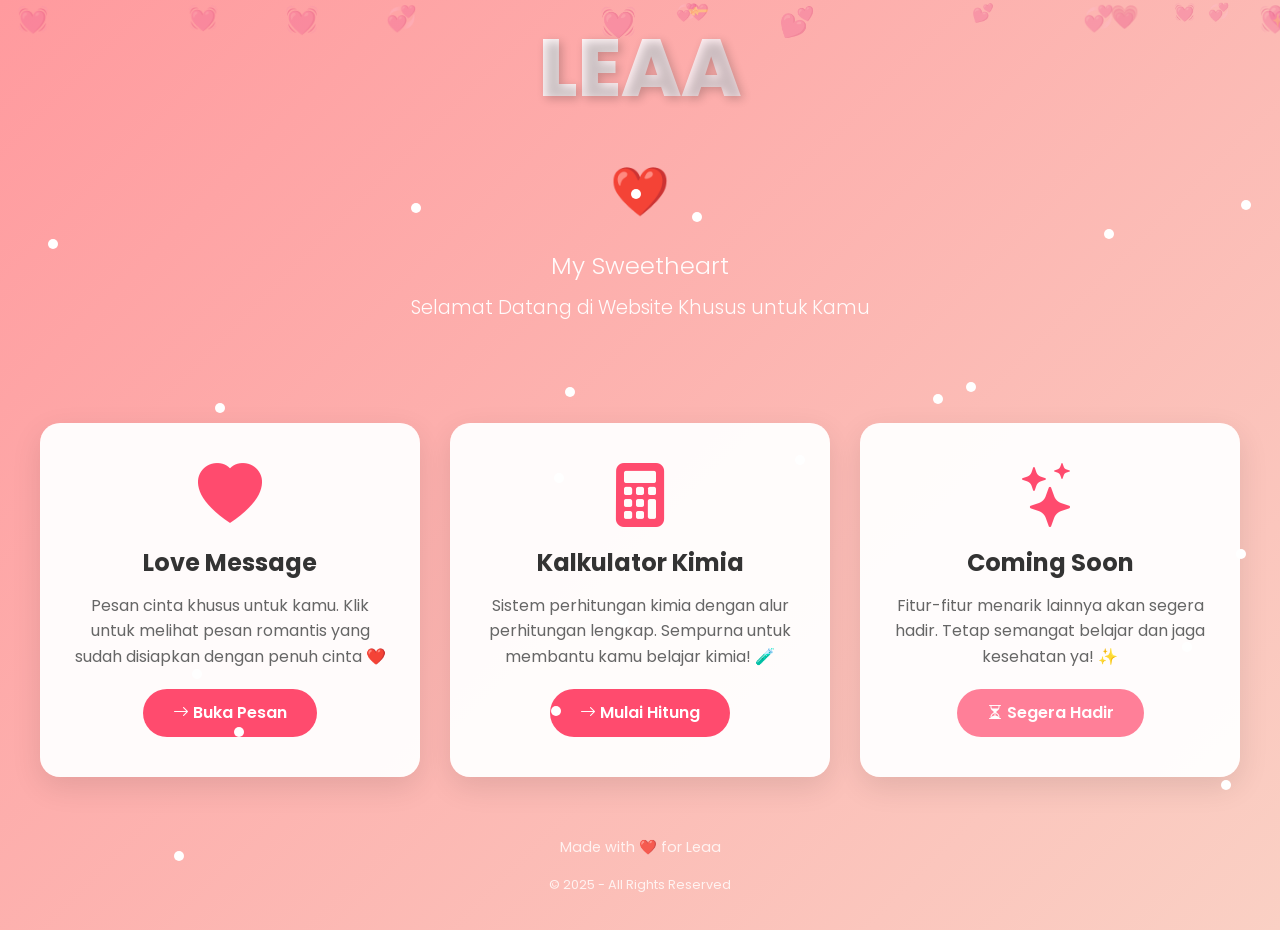
==== index.html @ 035a29e6 "Initial Commit" ====
<!DOCTYPE html>
<html lang="id">
<head>
    <meta charset="UTF-8">
    <meta name="viewport" content="width=device-width, initial-scale=1.0">
    <title>Leaa ❤️ - My Sweetheart</title>
    <link rel="icon" href="icon.png">
    <link href="https://cdn.jsdelivr.net/npm/bootstrap@5.3.0/dist/css/bootstrap.min.css" rel="stylesheet">
    <link rel="stylesheet" href="https://cdn.jsdelivr.net/npm/bootstrap-icons@1.11.0/font/bootstrap-icons.css">
    <style>
        @import url('https://fonts.googleapis.com/css2?family=Poppins:wght@300;400;600;700;800&display=swap');

        * {
            margin: 0;
            padding: 0;
            box-sizing: border-box;
        }

        body {
            font-family: 'Poppins', sans-serif;
            background: linear-gradient(135deg, #ff9a9e 0%, #fad0c4 100%);
            min-height: 100vh;
            overflow-x: hidden;
            position: relative;
        }

        /* Animated Background Hearts */
        .floating-hearts {
            position: fixed;
            top: 0;
            left: 0;
            width: 100%;
            height: 100%;
            pointer-events: none;
            z-index: 1;
        }

        .heart {
            position: absolute;
            color: rgba(255, 255, 255, 0.3);
            font-size: 20px;
            animation: float 15s infinite linear;
        }

        @keyframes float {
            0% {
                transform: translateY(100vh) rotate(0deg);
                opacity: 0;
            }
            10% {
                opacity: 1;
            }
            90% {
                opacity: 1;
            }
            100% {
                transform: translateY(-100vh) rotate(360deg);
                opacity: 0;
            }
        }

        /* Main Container */
        .main-container {
            position: relative;
            z-index: 2;
            min-height: 100vh;
            display: flex;
            flex-direction: column;
            justify-content: center;
            align-items: center;
            padding: 20px;
        }

        /* Hero Section */
        .hero-section {
            text-align: center;
            color: white;
            margin-bottom: 50px;
            animation: fadeInUp 1s ease-out;
        }

        .name-title {
            font-size: 5rem;
            font-weight: 800;
            text-shadow: 3px 3px 10px rgba(0, 0, 0, 0.2);
            margin-bottom: 20px;
            background: linear-gradient(135deg, #ffffff 0%, #ffe0e6 100%);
            -webkit-background-clip: text;
            -webkit-text-fill-color: transparent;
            background-clip: text;
            animation: glow 2s ease-in-out infinite alternate;
        }

        @keyframes glow {
            from {
                text-shadow: 0 0 20px rgba(255, 255, 255, 0.5);
            }
            to {
                text-shadow: 0 0 30px rgba(255, 255, 255, 0.8), 0 0 40px rgba(255, 192, 203, 0.6);
            }
        }

        .subtitle {
            font-size: 1.5rem;
            font-weight: 300;
            margin-bottom: 10px;
            opacity: 0.95;
        }

        .heart-icon {
            font-size: 3rem;
            color: #ff4b6e;
            animation: pulse 1.5s ease-in-out infinite;
            display: inline-block;
            margin: 20px 0;
        }

        @keyframes pulse {
            0%, 100% {
                transform: scale(1);
            }
            50% {
                transform: scale(1.2);
            }
        }

        /* Cards Grid */
        .cards-container {
            display: grid;
            grid-template-columns: repeat(auto-fit, minmax(280px, 1fr));
            gap: 30px;
            max-width: 1200px;
            width: 100%;
            margin-top: 40px;
        }

        .feature-card {
            background: rgba(255, 255, 255, 0.95);
            border-radius: 20px;
            padding: 40px 30px;
            text-align: center;
            box-shadow: 0 10px 30px rgba(0, 0, 0, 0.1);
            transition: all 0.3s ease;
            cursor: pointer;
            position: relative;
            overflow: hidden;
        }

        .feature-card::before {
            content: '';
            position: absolute;
            top: 0;
            left: -100%;
            width: 100%;
            height: 100%;
            background: linear-gradient(90deg, transparent, rgba(255, 255, 255, 0.4), transparent);
            transition: left 0.5s;
        }

        .feature-card:hover::before {
            left: 100%;
        }

        .feature-card:hover {
            transform: translateY(-10px);
            box-shadow: 0 15px 40px rgba(255, 75, 110, 0.3);
        }

        .feature-card-icon {
            font-size: 4rem;
            color: #ff4b6e;
            margin-bottom: 20px;
            display: block;
            line-height: 1;
        }

        .feature-card-icon::before {
            display: inline-block;
        }

        .feature-card-title {
            font-size: 1.5rem;
            font-weight: 700;
            color: #333;
            margin-bottom: 15px;
        }

        .feature-card-description {
            color: #666;
            font-size: 1rem;
            line-height: 1.6;
            margin-bottom: 20px;
        }

        .feature-card-btn {
            background: #ff4b6e;
            color: white;
            border: none;
            padding: 12px 30px;
            border-radius: 50px;
            font-weight: 600;
            font-size: 1rem;
            transition: all 0.3s ease;
            text-decoration: none;
            display: inline-block;
        }

        .feature-card-btn:hover {
            background: #ff3356;
            transform: scale(1.05);
            box-shadow: 0 5px 15px rgba(255, 75, 110, 0.4);
            color: white;
        }

        /* Decorative Elements */
        .sparkle {
            position: absolute;
            width: 10px;
            height: 10px;
            background: white;
            border-radius: 50%;
            animation: sparkle 2s infinite;
        }

        @keyframes sparkle {
            0%, 100% {
                opacity: 0;
                transform: scale(0);
            }
            50% {
                opacity: 1;
                transform: scale(1);
            }
        }

        /* Footer */
        .footer {
            margin-top: 60px;
            text-align: center;
            color: rgba(255, 255, 255, 0.8);
            font-size: 0.9rem;
        }

        /* Animations */
        @keyframes fadeInUp {
            from {
                opacity: 0;
                transform: translateY(30px);
            }
            to {
                opacity: 1;
                transform: translateY(0);
            }
        }

        .feature-card {
            animation: fadeInUp 0.8s ease-out backwards;
        }

        .feature-card:nth-child(1) {
            animation-delay: 0.2s;
        }

        .feature-card:nth-child(2) {
            animation-delay: 0.4s;
        }

        .feature-card:nth-child(3) {
            animation-delay: 0.6s;
        }

        /* Responsive */
        @media (max-width: 768px) {
            .name-title {
                font-size: 3rem;
            }

            .subtitle {
                font-size: 1.2rem;
            }

            .cards-container {
                grid-template-columns: 1fr;
                gap: 20px;
            }

            .feature-card {
                padding: 30px 20px;
            }
        }
    </style>
</head>
<body>
    <!-- Floating Hearts Background -->
    <div class="floating-hearts" id="floatingHearts"></div>

    <!-- Main Container -->
    <div class="main-container">
        <!-- Hero Section -->
        <div class="hero-section">
            <h1 class="name-title">LEAA</h1>
            <div class="heart-icon">❤️</div>
            <p class="subtitle">My Sweetheart</p>
            <p class="subtitle" style="font-size: 1.2rem; margin-top: 10px;">Selamat Datang di Website Khusus untuk Kamu</p>
        </div>

        <!-- Feature Cards -->
        <div class="cards-container">
            <div class="feature-card" onclick="window.location.href='index.html'">
                <i class="bi bi-heart-fill feature-card-icon"></i>
                    <h3 class="feature-card-title">Love Message</h3>
                    <p class="feature-card-description">
                        Pesan cinta khusus untuk kamu. Klik untuk melihat pesan romantis yang sudah disiapkan dengan penuh cinta ❤️
                    </p>
                    <a href="lovemsg.html" class="feature-card-btn">
                        <i class="bi bi-arrow-right"></i> Buka Pesan
                    </a>
            </div>

            <div class="feature-card" onclick="window.location.href='Tools/RumusKimia.html'">
                <i class="bi bi-calculator-fill feature-card-icon"></i>
                    <h3 class="feature-card-title">Kalkulator Kimia</h3>
                    <p class="feature-card-description">
                        Sistem perhitungan kimia dengan alur perhitungan lengkap. Sempurna untuk membantu kamu belajar kimia! 🧪
                    </p>
                    <a href="Tools/RumusKimia.html" class="feature-card-btn">
                        <i class="bi bi-arrow-right"></i> Mulai Hitung
                    </a>
            </div>

            <div class="feature-card">
                <i class="bi bi-stars feature-card-icon"></i>
                    <h3 class="feature-card-title">Coming Soon</h3>
                    <p class="feature-card-description">
                        Fitur-fitur menarik lainnya akan segera hadir. Tetap semangat belajar dan jaga kesehatan ya! ✨
                    </p>
                    <button class="feature-card-btn" style="opacity: 0.7; cursor: not-allowed;" disabled>
                        <i class="bi bi-hourglass-split"></i> Segera Hadir
                    </button>
            </div>
        </div>

        <!-- Footer -->
        <div class="footer">
            <p>Made with ❤️ for Leaa</p>
            <p style="margin-top: 5px; font-size: 0.8rem;">© 2025 - All Rights Reserved</p>
        </div>
    </div>

    <script>
        // Create floating hearts
        function createFloatingHearts() {
            const container = document.getElementById('floatingHearts');
            const heartSymbols = ['❤️', '💕', '💖', '💗', '💝', '💓', '💞'];
            
            for (let i = 0; i < 15; i++) {
                const heart = document.createElement('div');
                heart.className = 'heart';
                heart.textContent = heartSymbols[Math.floor(Math.random() * heartSymbols.length)];
                heart.style.left = Math.random() * 100 + '%';
                heart.style.animationDelay = Math.random() * 15 + 's';
                heart.style.fontSize = (Math.random() * 15 + 15) + 'px';
                container.appendChild(heart);
            }
        }

        // Create sparkles
        function createSparkles() {
            const container = document.querySelector('.main-container');
            for (let i = 0; i < 20; i++) {
                const sparkle = document.createElement('div');
                sparkle.className = 'sparkle';
                sparkle.style.left = Math.random() * 100 + '%';
                sparkle.style.top = Math.random() * 100 + '%';
                sparkle.style.animationDelay = Math.random() * 2 + 's';
                sparkle.style.animationDuration = (Math.random() * 2 + 1) + 's';
                container.appendChild(sparkle);
            }
        }

        // Initialize on load
        window.addEventListener('load', () => {
            createFloatingHearts();
            createSparkles();
        });

        // Add click animation to cards
        document.querySelectorAll('.feature-card').forEach(card => {
            card.addEventListener('click', function(e) {
                if (!this.querySelector('.feature-card-btn').disabled) {
                    this.style.transform = 'scale(0.95)';
                    setTimeout(() => {
                        this.style.transform = '';
                    }, 150);
                }
            });
        });
    </script>
</body>
</html>
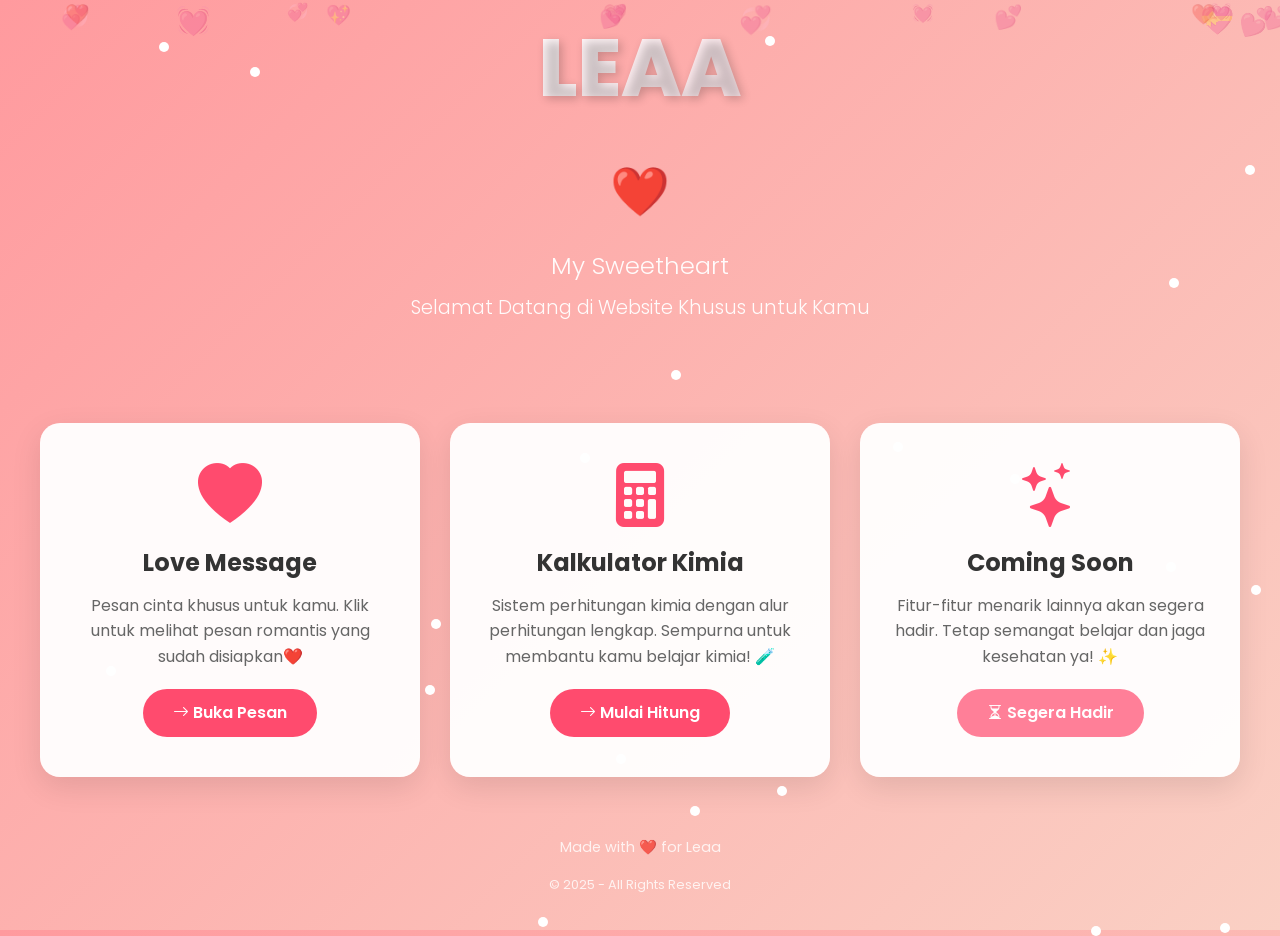
==== commit 8efd9e2a: "Signed-off-by: Lana <ibnufires@gmail.com>" ====
--- a/index.html
+++ b/index.html
@@ -310,7 +310,7 @@
                 <i class="bi bi-heart-fill feature-card-icon"></i>
                     <h3 class="feature-card-title">Love Message</h3>
                     <p class="feature-card-description">
-                        Pesan cinta khusus untuk kamu. Klik untuk melihat pesan romantis yang sudah disiapkan dengan penuh cinta ❤️
+                        Pesan cinta khusus untuk kamu. Klik untuk melihat pesan romantis yang sudah disiapkan❤️
                     </p>
                     <a href="lovemsg.html" class="feature-card-btn">
                         <i class="bi bi-arrow-right"></i> Buka Pesan
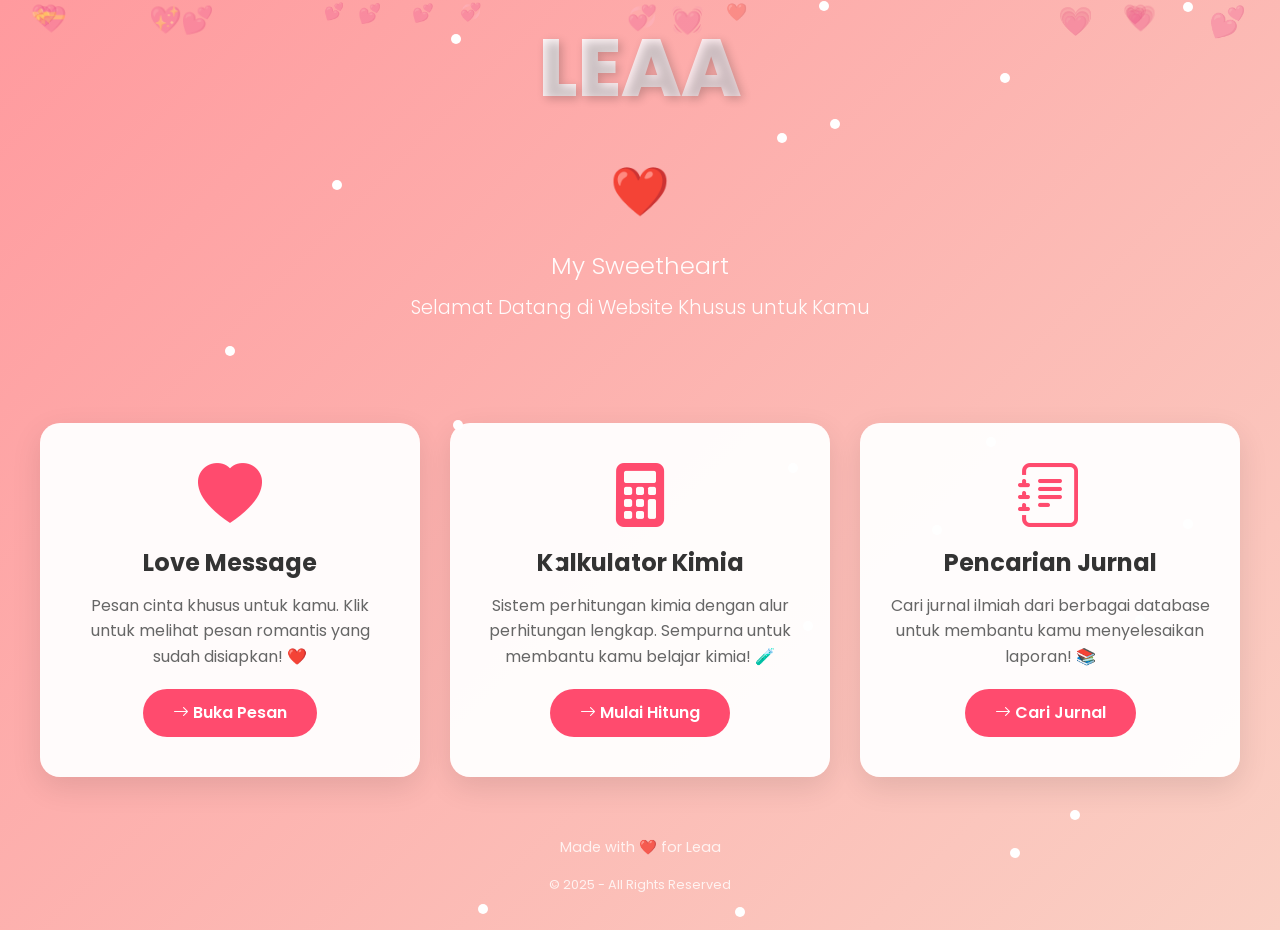
==== commit b9f50eec: "Initial Commit" ====
--- a/index.html
+++ b/index.html
@@ -310,7 +310,7 @@
                 <i class="bi bi-heart-fill feature-card-icon"></i>
                     <h3 class="feature-card-title">Love Message</h3>
                     <p class="feature-card-description">
-                        Pesan cinta khusus untuk kamu. Klik untuk melihat pesan romantis yang sudah disiapkan❤️
+                        Pesan cinta khusus untuk kamu. Klik untuk melihat pesan romantis yang sudah disiapkan! ❤️
                     </p>
                     <a href="lovemsg.html" class="feature-card-btn">
                         <i class="bi bi-arrow-right"></i> Buka Pesan
@@ -328,15 +328,15 @@
                     </a>
             </div>
 
-            <div class="feature-card">
-                <i class="bi bi-stars feature-card-icon"></i>
-                    <h3 class="feature-card-title">Coming Soon</h3>
+            <div class="feature-card" onclick="window.location.href='journal.html'">
+                <i class="bi bi-journal-text feature-card-icon"></i>
+                    <h3 class="feature-card-title">Pencarian Jurnal</h3>
                     <p class="feature-card-description">
-                        Fitur-fitur menarik lainnya akan segera hadir. Tetap semangat belajar dan jaga kesehatan ya! ✨
+                        Cari jurnal ilmiah dari berbagai database untuk membantu kamu menyelesaikan laporan! 📚
                     </p>
-                    <button class="feature-card-btn" style="opacity: 0.7; cursor: not-allowed;" disabled>
-                        <i class="bi bi-hourglass-split"></i> Segera Hadir
-                    </button>
+                    <a href="journal.html" class="feature-card-btn">
+                        <i class="bi bi-arrow-right"></i> Cari Jurnal
+                    </a>
             </div>
         </div>
 
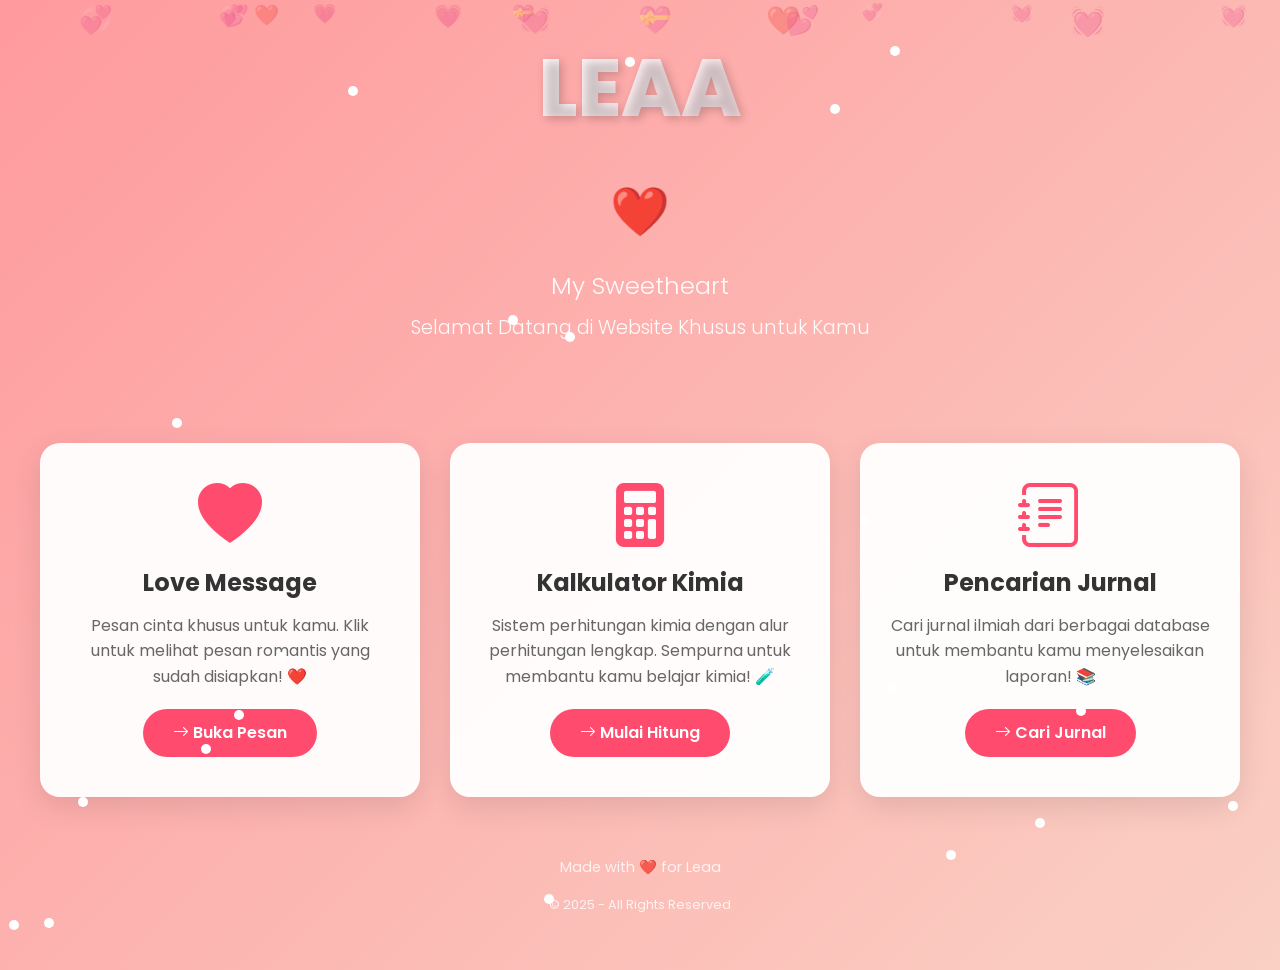
==== commit 3e6b38c9: "Initial Commit" ====
--- a/index.html
+++ b/index.html
@@ -7,288 +7,7 @@
     <link rel="icon" href="icon.png">
     <link href="https://cdn.jsdelivr.net/npm/bootstrap@5.3.0/dist/css/bootstrap.min.css" rel="stylesheet">
     <link rel="stylesheet" href="https://cdn.jsdelivr.net/npm/bootstrap-icons@1.11.0/font/bootstrap-icons.css">
-    <style>
-        @import url('https://fonts.googleapis.com/css2?family=Poppins:wght@300;400;600;700;800&display=swap');
-
-        * {
-            margin: 0;
-            padding: 0;
-            box-sizing: border-box;
-        }
-
-        body {
-            font-family: 'Poppins', sans-serif;
-            background: linear-gradient(135deg, #ff9a9e 0%, #fad0c4 100%);
-            min-height: 100vh;
-            overflow-x: hidden;
-            position: relative;
-        }
-
-        /* Animated Background Hearts */
-        .floating-hearts {
-            position: fixed;
-            top: 0;
-            left: 0;
-            width: 100%;
-            height: 100%;
-            pointer-events: none;
-            z-index: 1;
-        }
-
-        .heart {
-            position: absolute;
-            color: rgba(255, 255, 255, 0.3);
-            font-size: 20px;
-            animation: float 15s infinite linear;
-        }
-
-        @keyframes float {
-            0% {
-                transform: translateY(100vh) rotate(0deg);
-                opacity: 0;
-            }
-            10% {
-                opacity: 1;
-            }
-            90% {
-                opacity: 1;
-            }
-            100% {
-                transform: translateY(-100vh) rotate(360deg);
-                opacity: 0;
-            }
-        }
-
-        /* Main Container */
-        .main-container {
-            position: relative;
-            z-index: 2;
-            min-height: 100vh;
-            display: flex;
-            flex-direction: column;
-            justify-content: center;
-            align-items: center;
-            padding: 20px;
-        }
-
-        /* Hero Section */
-        .hero-section {
-            text-align: center;
-            color: white;
-            margin-bottom: 50px;
-            animation: fadeInUp 1s ease-out;
-        }
-
-        .name-title {
-            font-size: 5rem;
-            font-weight: 800;
-            text-shadow: 3px 3px 10px rgba(0, 0, 0, 0.2);
-            margin-bottom: 20px;
-            background: linear-gradient(135deg, #ffffff 0%, #ffe0e6 100%);
-            -webkit-background-clip: text;
-            -webkit-text-fill-color: transparent;
-            background-clip: text;
-            animation: glow 2s ease-in-out infinite alternate;
-        }
-
-        @keyframes glow {
-            from {
-                text-shadow: 0 0 20px rgba(255, 255, 255, 0.5);
-            }
-            to {
-                text-shadow: 0 0 30px rgba(255, 255, 255, 0.8), 0 0 40px rgba(255, 192, 203, 0.6);
-            }
-        }
-
-        .subtitle {
-            font-size: 1.5rem;
-            font-weight: 300;
-            margin-bottom: 10px;
-            opacity: 0.95;
-        }
-
-        .heart-icon {
-            font-size: 3rem;
-            color: #ff4b6e;
-            animation: pulse 1.5s ease-in-out infinite;
-            display: inline-block;
-            margin: 20px 0;
-        }
-
-        @keyframes pulse {
-            0%, 100% {
-                transform: scale(1);
-            }
-            50% {
-                transform: scale(1.2);
-            }
-        }
-
-        /* Cards Grid */
-        .cards-container {
-            display: grid;
-            grid-template-columns: repeat(auto-fit, minmax(280px, 1fr));
-            gap: 30px;
-            max-width: 1200px;
-            width: 100%;
-            margin-top: 40px;
-        }
-
-        .feature-card {
-            background: rgba(255, 255, 255, 0.95);
-            border-radius: 20px;
-            padding: 40px 30px;
-            text-align: center;
-            box-shadow: 0 10px 30px rgba(0, 0, 0, 0.1);
-            transition: all 0.3s ease;
-            cursor: pointer;
-            position: relative;
-            overflow: hidden;
-        }
-
-        .feature-card::before {
-            content: '';
-            position: absolute;
-            top: 0;
-            left: -100%;
-            width: 100%;
-            height: 100%;
-            background: linear-gradient(90deg, transparent, rgba(255, 255, 255, 0.4), transparent);
-            transition: left 0.5s;
-        }
-
-        .feature-card:hover::before {
-            left: 100%;
-        }
-
-        .feature-card:hover {
-            transform: translateY(-10px);
-            box-shadow: 0 15px 40px rgba(255, 75, 110, 0.3);
-        }
-
-        .feature-card-icon {
-            font-size: 4rem;
-            color: #ff4b6e;
-            margin-bottom: 20px;
-            display: block;
-            line-height: 1;
-        }
-
-        .feature-card-icon::before {
-            display: inline-block;
-        }
-
-        .feature-card-title {
-            font-size: 1.5rem;
-            font-weight: 700;
-            color: #333;
-            margin-bottom: 15px;
-        }
-
-        .feature-card-description {
-            color: #666;
-            font-size: 1rem;
-            line-height: 1.6;
-            margin-bottom: 20px;
-        }
-
-        .feature-card-btn {
-            background: #ff4b6e;
-            color: white;
-            border: none;
-            padding: 12px 30px;
-            border-radius: 50px;
-            font-weight: 600;
-            font-size: 1rem;
-            transition: all 0.3s ease;
-            text-decoration: none;
-            display: inline-block;
-        }
-
-        .feature-card-btn:hover {
-            background: #ff3356;
-            transform: scale(1.05);
-            box-shadow: 0 5px 15px rgba(255, 75, 110, 0.4);
-            color: white;
-        }
-
-        /* Decorative Elements */
-        .sparkle {
-            position: absolute;
-            width: 10px;
-            height: 10px;
-            background: white;
-            border-radius: 50%;
-            animation: sparkle 2s infinite;
-        }
-
-        @keyframes sparkle {
-            0%, 100% {
-                opacity: 0;
-                transform: scale(0);
-            }
-            50% {
-                opacity: 1;
-                transform: scale(1);
-            }
-        }
-
-        /* Footer */
-        .footer {
-            margin-top: 60px;
-            text-align: center;
-            color: rgba(255, 255, 255, 0.8);
-            font-size: 0.9rem;
-        }
-
-        /* Animations */
-        @keyframes fadeInUp {
-            from {
-                opacity: 0;
-                transform: translateY(30px);
-            }
-            to {
-                opacity: 1;
-                transform: translateY(0);
-            }
-        }
-
-        .feature-card {
-            animation: fadeInUp 0.8s ease-out backwards;
-        }
-
-        .feature-card:nth-child(1) {
-            animation-delay: 0.2s;
-        }
-
-        .feature-card:nth-child(2) {
-            animation-delay: 0.4s;
-        }
-
-        .feature-card:nth-child(3) {
-            animation-delay: 0.6s;
-        }
-
-        /* Responsive */
-        @media (max-width: 768px) {
-            .name-title {
-                font-size: 3rem;
-            }
-
-            .subtitle {
-                font-size: 1.2rem;
-            }
-
-            .cards-container {
-                grid-template-columns: 1fr;
-                gap: 20px;
-            }
-
-            .feature-card {
-                padding: 30px 20px;
-            }
-        }
-    </style>
+    <link rel="stylesheet" href="Library/style.css">
 </head>
 <body>
     <!-- Floating Hearts Background -->
--- a/Library/style.css
+++ b/Library/style.css
@@ -0,0 +1,822 @@
+/* Google Fonts Import */
+@import url('https://fonts.googleapis.com/css2?family=Poppins:wght@300;400;600;700;800&display=swap');
+
+body {
+    font-family: 'Poppins', sans-serif;
+    background: linear-gradient(135deg, #ff9a9e 0%, #fad0c4 100%);
+    min-height: 100vh;
+    padding: 20px 0;
+}
+
+.header-section {
+    background: rgba(255, 255, 255, 0.95);
+    border-radius: 15px;
+    box-shadow: 0 4px 6px rgba(0, 0, 0, 0.1);
+    margin-bottom: 30px;
+}
+
+.header-section h1 {
+    color: #ff4b6e;
+    text-shadow: 2px 2px 4px rgba(0, 0, 0, 0.1);
+}
+
+.card {
+    border: none;
+    border-radius: 15px;
+    transition: transform 0.3s ease, box-shadow 0.3s ease;
+}
+
+.card:hover {
+    transform: translateY(-5px);
+    box-shadow: 0 8px 16px rgba(0, 0, 0, 0.2) !important;
+}
+
+.list-group-item {
+    border: none;
+    padding: 12px 20px;
+    transition: all 0.3s ease;
+    cursor: pointer;
+}
+
+.list-group-item:hover {
+    background-color: #f8f9fa;
+    padding-left: 25px;
+}
+
+.list-group-item i {
+    margin-right: 10px;
+    color: #ff4b6e;
+}
+
+.btn-primary {
+    background: #ff4b6e;
+    border: none;
+    border-radius: 10px;
+    padding: 10px 30px;
+    font-weight: 600;
+    transition: all 0.3s ease;
+}
+
+.btn-primary:hover {
+    background: #ff3356;
+    transform: translateY(-2px);
+    box-shadow: 0 4px 8px rgba(255, 75, 110, 0.3);
+}
+
+.form-control, .form-select {
+    border-radius: 10px;
+    border: 2px solid #e0e0e0;
+    padding: 10px 15px;
+    transition: all 0.3s ease;
+}
+
+.form-control:focus, .form-select:focus {
+    border-color: #ff4b6e;
+    box-shadow: 0 0 0 0.2rem rgba(255, 75, 110, 0.25);
+}
+
+.result-box {
+    background: linear-gradient(135deg, #ff4b6e 0%, #ff9a9e 100%);
+    color: white;
+    border-radius: 15px;
+    padding: 20px;
+    margin-top: 20px;
+    box-shadow: 0 4px 6px rgba(0, 0, 0, 0.1);
+}
+
+.steps-box {
+    background: #f8f9fa;
+    border-radius: 10px;
+    padding: 20px;
+    margin-top: 20px;
+    border-left: 4px solid #ff4b6e;
+    max-height: 500px;
+    overflow-y: auto;
+}
+
+.steps-box pre {
+    margin: 0;
+    font-family: 'Courier New', monospace;
+    font-size: 14px;
+    line-height: 1.6;
+    white-space: pre-wrap;
+    word-wrap: break-word;
+}
+
+.alert {
+    border-radius: 10px;
+    border: none;
+}
+
+.badge {
+    padding: 8px 12px;
+    border-radius: 8px;
+    font-size: 0.9rem;
+}
+
+.input-group {
+    margin-bottom: 15px;
+}
+
+.input-group-text {
+    background: #ff4b6e;
+    color: white;
+    border: none;
+    border-radius: 10px 0 0 10px;
+    font-weight: 600;
+}
+
+.card-header {
+    border-radius: 15px 15px 0 0 !important;
+    font-weight: 600;
+}
+
+.card-header.bg-primary {
+    background: #ff4b6e !important;
+    border-color: #ff4b6e !important;
+}
+
+.text-primary {
+    color: #ff4b6e !important;
+}
+
+/* Custom Alert Popup Styles */
+.custom-alert-overlay {
+    display: none;
+    position: fixed;
+    top: 0;
+    left: 0;
+    width: 100%;
+    height: 100%;
+    background: rgba(0, 0, 0, 0.5);
+    backdrop-filter: blur(5px);
+    z-index: 9999;
+    justify-content: center;
+    align-items: center;
+    animation: fadeIn 0.3s ease;
+}
+
+.custom-alert-overlay.show {
+    display: flex;
+}
+
+.custom-alert-box {
+    background: white;
+    border-radius: 20px;
+    padding: 30px;
+    max-width: 450px;
+    width: 90%;
+    box-shadow: 0 10px 40px rgba(0, 0, 0, 0.3);
+    text-align: center;
+    animation: slideUp 0.3s ease;
+    position: relative;
+    overflow: hidden;
+}
+
+.custom-alert-box::before {
+    content: '';
+    position: absolute;
+    top: 0;
+    left: 0;
+    right: 0;
+    height: 5px;
+    background: linear-gradient(135deg, #ff4b6e 0%, #ff9a9e 100%);
+}
+
+.custom-alert-icon {
+    font-size: 4rem;
+    color: #ff4b6e;
+    margin-bottom: 15px;
+    animation: bounce 0.5s ease;
+}
+
+.custom-alert-icon i {
+    display: inline-block;
+}
+
+.custom-alert-content {
+    margin-bottom: 25px;
+}
+
+.custom-alert-title {
+    color: #333;
+    font-weight: 700;
+    font-size: 1.5rem;
+    margin-bottom: 10px;
+}
+
+.custom-alert-message {
+    color: #666;
+    font-size: 1rem;
+    line-height: 1.6;
+    margin: 0;
+}
+
+.custom-alert-btn {
+    background: #ff4b6e;
+    color: white;
+    border: none;
+    border-radius: 10px;
+    padding: 12px 40px;
+    font-size: 1rem;
+    font-weight: 600;
+    cursor: pointer;
+    transition: all 0.3s ease;
+    box-shadow: 0 4px 15px rgba(255, 75, 110, 0.4);
+}
+
+.custom-alert-btn:hover {
+    background: #ff3356;
+    transform: translateY(-2px);
+    box-shadow: 0 6px 20px rgba(255, 75, 110, 0.6);
+}
+
+.custom-alert-btn:active {
+    transform: translateY(0);
+}
+
+/* Animations */
+@keyframes fadeIn {
+    from {
+        opacity: 0;
+    }
+    to {
+        opacity: 1;
+    }
+}
+
+@keyframes slideUp {
+    from {
+        transform: translateY(50px);
+        opacity: 0;
+    }
+    to {
+        transform: translateY(0);
+        opacity: 1;
+    }
+}
+
+@keyframes bounce {
+    0%, 100% {
+        transform: translateY(0);
+    }
+    50% {
+        transform: translateY(-10px);
+    }
+}
+
+@media (max-width: 768px) {
+    .header-section h1 {
+        font-size: 1.8rem;
+    }
+    
+    .header-section .lead {
+        font-size: 1rem;
+    }
+    
+    .custom-alert-box {
+        padding: 25px 20px;
+        max-width: 90%;
+    }
+    
+    .custom-alert-icon {
+        font-size: 3rem;
+    }
+    
+    .custom-alert-title {
+        font-size: 1.3rem;
+    }
+    
+    .custom-alert-message {
+        font-size: 0.9rem;
+    }
+}
+
+/* ============================================
+   ADDITIONAL STYLES FROM OTHER PAGES
+   ============================================ */
+
+/* Back Button (for calculator and journal pages) */
+.back-btn {
+    position: fixed;
+    top: 20px;
+    left: 20px;
+    background: rgba(255, 255, 255, 0.95);
+    color: #ff4b6e;
+    border: none;
+    border-radius: 50px;
+    padding: 12px 20px;
+    font-weight: 600;
+    box-shadow: 0 4px 15px rgba(0, 0, 0, 0.1);
+    transition: all 0.3s ease;
+    z-index: 1000;
+    text-decoration: none;
+    display: inline-flex;
+    align-items: center;
+    gap: 8px;
+    font-family: 'Poppins', sans-serif;
+}
+
+.back-btn:hover {
+    background: #ff4b6e;
+    color: white;
+    transform: translateY(-2px);
+    box-shadow: 0 6px 20px rgba(255, 75, 110, 0.3);
+}
+
+/* Index Page Styles */
+.floating-hearts {
+    position: fixed;
+    top: 0;
+    left: 0;
+    width: 100%;
+    height: 100%;
+    pointer-events: none;
+    z-index: 1;
+}
+
+.heart {
+    position: absolute;
+    color: rgba(255, 255, 255, 0.3);
+    font-size: 20px;
+    animation: float 15s infinite linear;
+}
+
+@keyframes float {
+    0% {
+        transform: translateY(100vh) rotate(0deg);
+        opacity: 0;
+    }
+    10% {
+        opacity: 1;
+    }
+    90% {
+        opacity: 1;
+    }
+    100% {
+        transform: translateY(-100vh) rotate(360deg);
+        opacity: 0;
+    }
+}
+
+.main-container {
+    position: relative;
+    z-index: 2;
+    min-height: 100vh;
+    display: flex;
+    flex-direction: column;
+    justify-content: center;
+    align-items: center;
+    padding: 20px;
+}
+
+.hero-section {
+    text-align: center;
+    color: white;
+    margin-bottom: 50px;
+    animation: fadeInUp 1s ease-out;
+}
+
+.name-title {
+    font-size: 5rem;
+    font-weight: 800;
+    text-shadow: 3px 3px 10px rgba(0, 0, 0, 0.2);
+    margin-bottom: 20px;
+    background: linear-gradient(135deg, #ffffff 0%, #ffe0e6 100%);
+    -webkit-background-clip: text;
+    -webkit-text-fill-color: transparent;
+    background-clip: text;
+    animation: glow 2s ease-in-out infinite alternate;
+}
+
+@keyframes glow {
+    from {
+        text-shadow: 0 0 20px rgba(255, 255, 255, 0.5);
+    }
+    to {
+        text-shadow: 0 0 30px rgba(255, 255, 255, 0.8), 0 0 40px rgba(255, 192, 203, 0.6);
+    }
+}
+
+.subtitle {
+    font-size: 1.5rem;
+    font-weight: 300;
+    margin-bottom: 10px;
+    opacity: 0.95;
+}
+
+.heart-icon {
+    font-size: 3rem;
+    color: #ff4b6e;
+    animation: pulse 1.5s ease-in-out infinite;
+    display: inline-block;
+    margin: 20px 0;
+}
+
+@keyframes pulse {
+    0%, 100% {
+        transform: scale(1);
+    }
+    50% {
+        transform: scale(1.2);
+    }
+}
+
+.cards-container {
+    display: grid;
+    grid-template-columns: repeat(auto-fit, minmax(280px, 1fr));
+    gap: 30px;
+    max-width: 1200px;
+    width: 100%;
+    margin-top: 40px;
+}
+
+.feature-card {
+    background: rgba(255, 255, 255, 0.95);
+    border-radius: 20px;
+    padding: 40px 30px;
+    text-align: center;
+    box-shadow: 0 10px 30px rgba(0, 0, 0, 0.1);
+    transition: all 0.3s ease;
+    cursor: pointer;
+    position: relative;
+    overflow: hidden;
+}
+
+.feature-card::before {
+    content: '';
+    position: absolute;
+    top: 0;
+    left: -100%;
+    width: 100%;
+    height: 100%;
+    background: linear-gradient(90deg, transparent, rgba(255, 255, 255, 0.4), transparent);
+    transition: left 0.5s;
+}
+
+.feature-card:hover::before {
+    left: 100%;
+}
+
+.feature-card:hover {
+    transform: translateY(-10px);
+    box-shadow: 0 15px 40px rgba(255, 75, 110, 0.3);
+}
+
+.feature-card-icon {
+    font-size: 4rem;
+    color: #ff4b6e;
+    margin-bottom: 20px;
+    display: block;
+    line-height: 1;
+}
+
+.feature-card-icon::before {
+    display: inline-block;
+}
+
+.feature-card-title {
+    font-size: 1.5rem;
+    font-weight: 700;
+    color: #333;
+    margin-bottom: 15px;
+}
+
+.feature-card-description {
+    color: #666;
+    font-size: 1rem;
+    line-height: 1.6;
+    margin-bottom: 20px;
+}
+
+.feature-card-btn {
+    background: #ff4b6e;
+    color: white;
+    border: none;
+    padding: 12px 30px;
+    border-radius: 50px;
+    font-weight: 600;
+    font-size: 1rem;
+    transition: all 0.3s ease;
+    text-decoration: none;
+    display: inline-block;
+}
+
+.feature-card-btn:hover {
+    background: #ff3356;
+    transform: scale(1.05);
+    box-shadow: 0 5px 15px rgba(255, 75, 110, 0.4);
+    color: white;
+}
+
+.sparkle {
+    position: absolute;
+    width: 10px;
+    height: 10px;
+    background: white;
+    border-radius: 50%;
+    animation: sparkle 2s infinite;
+}
+
+@keyframes sparkle {
+    0%, 100% {
+        opacity: 0;
+        transform: scale(0);
+    }
+    50% {
+        opacity: 1;
+        transform: scale(1);
+    }
+}
+
+.footer {
+    margin-top: 60px;
+    text-align: center;
+    color: rgba(255, 255, 255, 0.8);
+    font-size: 0.9rem;
+}
+
+@keyframes fadeInUp {
+    from {
+        opacity: 0;
+        transform: translateY(30px);
+    }
+    to {
+        opacity: 1;
+        transform: translateY(0);
+    }
+}
+
+.feature-card {
+    animation: fadeInUp 0.8s ease-out backwards;
+}
+
+.feature-card:nth-child(1) {
+    animation-delay: 0.2s;
+}
+
+.feature-card:nth-child(2) {
+    animation-delay: 0.4s;
+}
+
+.feature-card:nth-child(3) {
+    animation-delay: 0.6s;
+}
+
+/* Journal Page Styles */
+.search-container {
+    max-width: 1200px;
+    margin: 0 auto;
+    padding: 0 20px;
+}
+
+.search-card {
+    background: rgba(255, 255, 255, 0.95);
+    border-radius: 20px;
+    padding: 40px;
+    box-shadow: 0 10px 30px rgba(0, 0, 0, 0.1);
+    margin-bottom: 30px;
+}
+
+.search-form {
+    display: flex;
+    gap: 15px;
+    margin-bottom: 20px;
+}
+
+.search-input {
+    flex: 1;
+    padding: 15px 20px;
+    border: 2px solid #e0e0e0;
+    border-radius: 50px;
+    font-size: 1rem;
+    transition: all 0.3s ease;
+}
+
+.search-input:focus {
+    outline: none;
+    border-color: #ff4b6e;
+    box-shadow: 0 0 0 0.2rem rgba(255, 75, 110, 0.25);
+}
+
+.search-btn {
+    background: #ff4b6e;
+    color: white;
+    border: none;
+    border-radius: 50px;
+    padding: 15px 40px;
+    font-weight: 600;
+    font-size: 1rem;
+    cursor: pointer;
+    transition: all 0.3s ease;
+    white-space: nowrap;
+}
+
+.search-btn:hover {
+    background: #ff3356;
+    transform: translateY(-2px);
+    box-shadow: 0 5px 15px rgba(255, 75, 110, 0.4);
+}
+
+.database-selection {
+    display: flex;
+    gap: 15px;
+    flex-wrap: wrap;
+    margin-bottom: 20px;
+}
+
+.database-btn {
+    background: #f8f9fa;
+    border: 2px solid #e0e0e0;
+    border-radius: 10px;
+    padding: 12px 20px;
+    cursor: pointer;
+    transition: all 0.3s ease;
+    font-weight: 500;
+    color: #666;
+    display: flex;
+    align-items: center;
+    gap: 8px;
+}
+
+.database-btn:hover {
+    border-color: #ff4b6e;
+    color: #ff4b6e;
+    background: rgba(255, 75, 110, 0.1);
+}
+
+.database-btn.active {
+    background: #ff4b6e;
+    color: white;
+    border-color: #ff4b6e;
+}
+
+.results-container {
+    max-width: 1200px;
+    margin: 0 auto;
+    padding: 0 20px;
+}
+
+.result-card {
+    background: rgba(255, 255, 255, 0.95);
+    border-radius: 15px;
+    padding: 25px;
+    margin-bottom: 20px;
+    box-shadow: 0 4px 15px rgba(0, 0, 0, 0.1);
+    transition: all 0.3s ease;
+}
+
+.result-card:hover {
+    transform: translateY(-5px);
+    box-shadow: 0 8px 25px rgba(255, 75, 110, 0.2);
+}
+
+.result-title {
+    color: #ff4b6e;
+    font-size: 1.3rem;
+    font-weight: 700;
+    margin-bottom: 10px;
+}
+
+.result-title a {
+    color: #ff4b6e;
+    text-decoration: none;
+    transition: color 0.3s ease;
+}
+
+.result-title a:hover {
+    color: #ff3356;
+    text-decoration: underline;
+}
+
+.result-authors {
+    color: #666;
+    font-size: 0.95rem;
+    margin-bottom: 8px;
+}
+
+.result-abstract {
+    color: #555;
+    font-size: 0.9rem;
+    line-height: 1.6;
+    margin-bottom: 15px;
+}
+
+.result-meta {
+    display: flex;
+    gap: 15px;
+    flex-wrap: wrap;
+    font-size: 0.85rem;
+    color: #888;
+}
+
+.result-meta span {
+    display: flex;
+    align-items: center;
+    gap: 5px;
+}
+
+.no-results {
+    text-align: center;
+    padding: 60px 20px;
+    color: #666;
+}
+
+.no-results i {
+    font-size: 4rem;
+    color: #ff4b6e;
+    margin-bottom: 20px;
+    opacity: 0.5;
+}
+
+.loading {
+    text-align: center;
+    padding: 40px;
+    color: #ff4b6e;
+}
+
+.loading i {
+    font-size: 3rem;
+    animation: spin 1s linear infinite;
+}
+
+@keyframes spin {
+    from { transform: rotate(0deg); }
+    to { transform: rotate(360deg); }
+}
+
+.quick-links {
+    display: grid;
+    grid-template-columns: repeat(auto-fit, minmax(200px, 1fr));
+    gap: 15px;
+    margin-top: 30px;
+}
+
+.quick-link-card {
+    background: rgba(255, 255, 255, 0.95);
+    border-radius: 15px;
+    padding: 20px;
+    text-align: center;
+    box-shadow: 0 4px 15px rgba(0, 0, 0, 0.1);
+    transition: all 0.3s ease;
+    cursor: pointer;
+    text-decoration: none;
+    color: inherit;
+}
+
+.quick-link-card:hover {
+    transform: translateY(-5px);
+    box-shadow: 0 8px 25px rgba(255, 75, 110, 0.2);
+}
+
+.quick-link-icon {
+    font-size: 2.5rem;
+    color: #ff4b6e;
+    margin-bottom: 10px;
+}
+
+.quick-link-title {
+    font-weight: 600;
+    color: #333;
+    font-size: 1rem;
+}
+
+/* Additional Responsive Styles */
+@media (max-width: 768px) {
+    .name-title {
+        font-size: 3rem;
+    }
+
+    .subtitle {
+        font-size: 1.2rem;
+    }
+
+    .cards-container {
+        grid-template-columns: 1fr;
+        gap: 20px;
+    }
+
+    .feature-card {
+        padding: 30px 20px;
+    }
+
+    .header-section h1 {
+        font-size: 2rem;
+    }
+
+    .search-form {
+        flex-direction: column;
+    }
+
+    .search-btn {
+        width: 100%;
+    }
+
+    .back-btn {
+        top: 10px;
+        left: 10px;
+        padding: 10px 15px;
+        font-size: 0.9rem;
+    }
+}
+
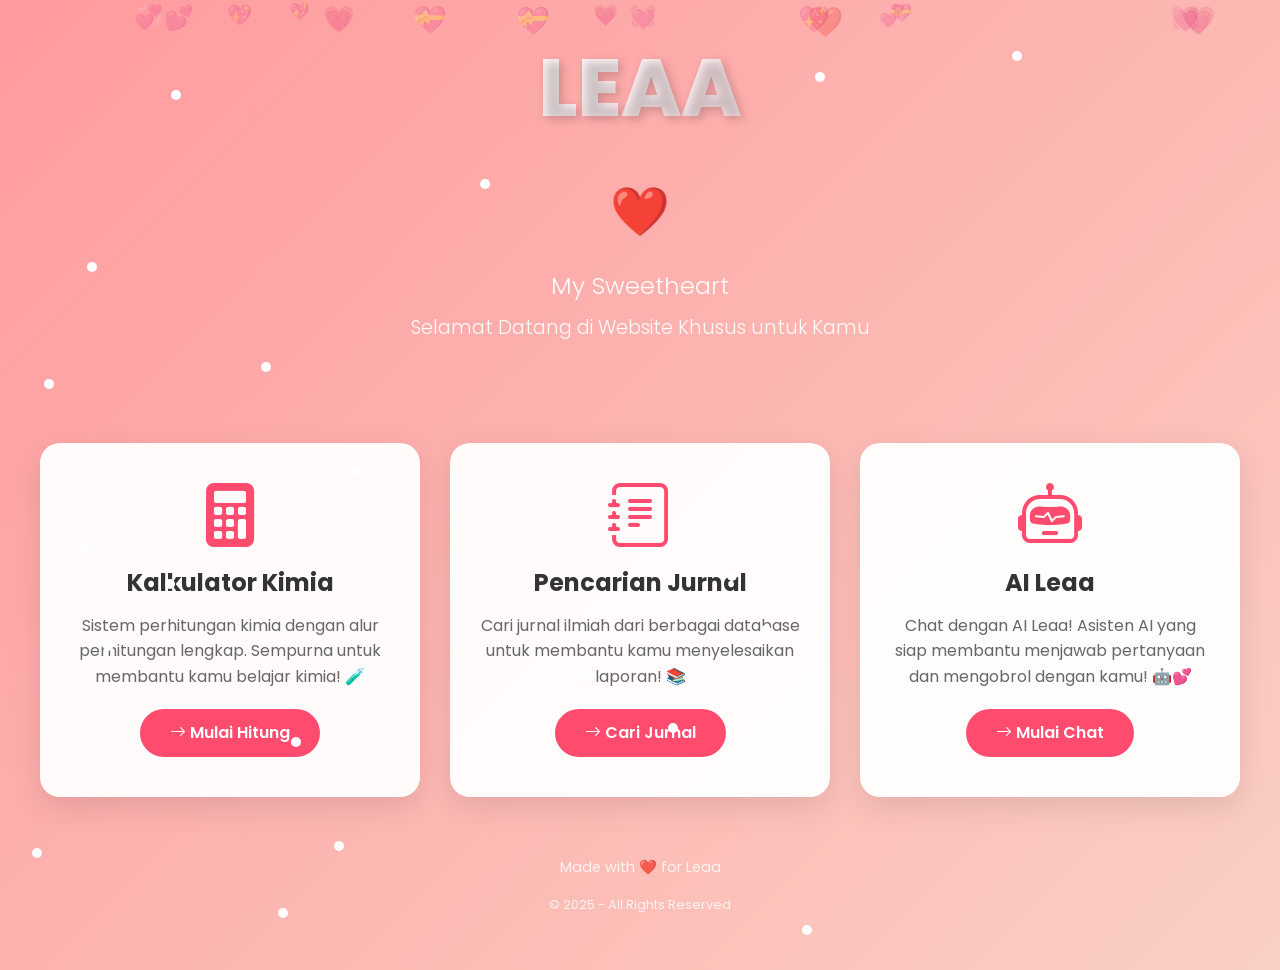
==== commit 363b7e72: "Initial Commit" ====
--- a/index.html
+++ b/index.html
@@ -3,7 +3,7 @@
 <head>
     <meta charset="UTF-8">
     <meta name="viewport" content="width=device-width, initial-scale=1.0">
-    <title>Leaa ❤️ - My Sweetheart</title>
+    <title>Leaa - My Sweetheart</title>
     <link rel="icon" href="icon.png">
     <link href="https://cdn.jsdelivr.net/npm/bootstrap@5.3.0/dist/css/bootstrap.min.css" rel="stylesheet">
     <link rel="stylesheet" href="https://cdn.jsdelivr.net/npm/bootstrap-icons@1.11.0/font/bootstrap-icons.css">
@@ -25,36 +25,36 @@
 
         <!-- Feature Cards -->
         <div class="cards-container">
-            <div class="feature-card" onclick="window.location.href='index.html'">
-                <i class="bi bi-heart-fill feature-card-icon"></i>
-                    <h3 class="feature-card-title">Love Message</h3>
-                    <p class="feature-card-description">
-                        Pesan cinta khusus untuk kamu. Klik untuk melihat pesan romantis yang sudah disiapkan! ❤️
-                    </p>
-                    <a href="lovemsg.html" class="feature-card-btn">
-                        <i class="bi bi-arrow-right"></i> Buka Pesan
-                    </a>
-            </div>
-
-            <div class="feature-card" onclick="window.location.href='Tools/RumusKimia.html'">
+            <div class="feature-card" onclick="window.location.href='Tools/kalkulator.html'">
                 <i class="bi bi-calculator-fill feature-card-icon"></i>
                     <h3 class="feature-card-title">Kalkulator Kimia</h3>
                     <p class="feature-card-description">
                         Sistem perhitungan kimia dengan alur perhitungan lengkap. Sempurna untuk membantu kamu belajar kimia! 🧪
                     </p>
-                    <a href="Tools/RumusKimia.html" class="feature-card-btn">
+                    <a href="Tools/kalkulator.html" class="feature-card-btn">
                         <i class="bi bi-arrow-right"></i> Mulai Hitung
                     </a>
             </div>
 
-            <div class="feature-card" onclick="window.location.href='journal.html'">
+            <div class="feature-card" onclick="window.location.href='Tools/journal.html'">
                 <i class="bi bi-journal-text feature-card-icon"></i>
                     <h3 class="feature-card-title">Pencarian Jurnal</h3>
                     <p class="feature-card-description">
                         Cari jurnal ilmiah dari berbagai database untuk membantu kamu menyelesaikan laporan! 📚
                     </p>
-                    <a href="journal.html" class="feature-card-btn">
+                    <a href="Tools/journal.html" class="feature-card-btn">
                         <i class="bi bi-arrow-right"></i> Cari Jurnal
+                    </a>
+            </div>
+
+            <div class="feature-card" onclick="window.location.href='Tools/aileaa.html'">
+                <i class="bi bi-robot feature-card-icon"></i>
+                    <h3 class="feature-card-title">AI Leaa</h3>
+                    <p class="feature-card-description">
+                        Chat dengan AI Leaa! Asisten AI yang siap membantu menjawab pertanyaan dan mengobrol dengan kamu! 🤖💕
+                    </p>
+                    <a href="Tools/aileaa.html" class="feature-card-btn">
+                        <i class="bi bi-arrow-right"></i> Mulai Chat
                     </a>
             </div>
         </div>
--- a/Library/style.css
+++ b/Library/style.css
@@ -9,15 +9,29 @@
 }
 
 .header-section {
-    background: rgba(255, 255, 255, 0.95);
-    border-radius: 15px;
-    box-shadow: 0 4px 6px rgba(0, 0, 0, 0.1);
-    margin-bottom: 30px;
-}
+    background: linear-gradient(135deg, rgba(255, 255, 255, 0.98) 0%, rgba(255, 250, 250, 0.98) 100%);
+    border-radius: 20px;
+    box-shadow: 0 8px 30px rgba(255, 75, 110, 0.15);
+    margin-bottom: 40px;
+    padding: 40px 20px !important;
+    border: 2px solid rgba(255, 75, 110, 0.1);
+    position: relative;
+    overflow: hidden;
+}
+
 
 .header-section h1 {
     color: #ff4b6e;
     text-shadow: 2px 2px 4px rgba(0, 0, 0, 0.1);
+    font-size: 2.5rem;
+    margin-bottom: 15px;
+    font-weight: 800;
+}
+
+.header-section .lead {
+    color: #666;
+    font-size: 1.1rem;
+    font-weight: 400;
 }
 
 .card {
@@ -563,6 +577,10 @@
     animation-delay: 0.6s;
 }
 
+.feature-card:nth-child(4) {
+    animation-delay: 0.8s;
+}
+
 /* Journal Page Styles */
 .search-container {
     max-width: 1200px;
@@ -571,11 +589,20 @@
 }
 
 .search-card {
-    background: rgba(255, 255, 255, 0.95);
-    border-radius: 20px;
-    padding: 40px;
-    box-shadow: 0 10px 30px rgba(0, 0, 0, 0.1);
-    margin-bottom: 30px;
+    background: linear-gradient(135deg, rgba(255, 255, 255, 0.98) 0%, rgba(255, 250, 250, 0.98) 100%);
+    border-radius: 25px;
+    padding: 50px 40px;
+    box-shadow: 0 15px 40px rgba(255, 75, 110, 0.15), 0 5px 15px rgba(0, 0, 0, 0.08);
+    margin-bottom: 40px;
+    border: 2px solid rgba(255, 75, 110, 0.1);
+    position: relative;
+    overflow: hidden;
+    transition: all 0.3s ease;
+}
+
+.search-card:hover {
+    transform: translateY(-3px);
+    box-shadow: 0 20px 50px rgba(255, 75, 110, 0.2), 0 8px 20px rgba(0, 0, 0, 0.1);
 }
 
 .search-form {
@@ -586,69 +613,99 @@
 
 .search-input {
     flex: 1;
-    padding: 15px 20px;
+    padding: 18px 25px;
     border: 2px solid #e0e0e0;
     border-radius: 50px;
-    font-size: 1rem;
-    transition: all 0.3s ease;
+    font-size: 1.05rem;
+    transition: all 0.3s ease;
+    background: rgba(255, 255, 255, 0.9);
+    font-weight: 400;
 }
 
 .search-input:focus {
     outline: none;
     border-color: #ff4b6e;
-    box-shadow: 0 0 0 0.2rem rgba(255, 75, 110, 0.25);
+    box-shadow: 0 0 0 0.25rem rgba(255, 75, 110, 0.2), 0 4px 12px rgba(255, 75, 110, 0.15);
+    background: white;
+    transform: scale(1.01);
+}
+
+.search-input::placeholder {
+    color: #999;
+    font-weight: 400;
 }
 
 .search-btn {
-    background: #ff4b6e;
+    background: linear-gradient(135deg, #ff4b6e 0%, #ff9a9e 100%);
     color: white;
     border: none;
     border-radius: 50px;
-    padding: 15px 40px;
-    font-weight: 600;
-    font-size: 1rem;
+    padding: 18px 45px;
+    font-weight: 700;
+    font-size: 1.05rem;
     cursor: pointer;
     transition: all 0.3s ease;
     white-space: nowrap;
-}
-
-.search-btn:hover {
-    background: #ff3356;
-    transform: translateY(-2px);
-    box-shadow: 0 5px 15px rgba(255, 75, 110, 0.4);
-}
-
-.database-selection {
-    display: flex;
-    gap: 15px;
-    flex-wrap: wrap;
-    margin-bottom: 20px;
-}
-
-.database-btn {
-    background: #f8f9fa;
-    border: 2px solid #e0e0e0;
-    border-radius: 10px;
-    padding: 12px 20px;
-    cursor: pointer;
-    transition: all 0.3s ease;
-    font-weight: 500;
-    color: #666;
+    box-shadow: 0 4px 15px rgba(255, 75, 110, 0.3);
     display: flex;
     align-items: center;
     gap: 8px;
+}
+
+.search-btn:hover {
+    background: linear-gradient(135deg, #ff3356 0%, #ff8a9e 100%);
+    transform: translateY(-3px) scale(1.05);
+    box-shadow: 0 8px 25px rgba(255, 75, 110, 0.5);
+}
+
+.search-btn:active {
+    transform: translateY(-1px) scale(1.02);
+}
+
+.database-selection {
+    display: flex;
+    gap: 12px;
+    flex-wrap: wrap;
+    margin-bottom: 30px;
+    padding: 20px 0;
+    border-top: 1px solid rgba(255, 75, 110, 0.1);
+    border-bottom: 1px solid rgba(255, 75, 110, 0.1);
+}
+
+.database-btn {
+    background: rgba(255, 255, 255, 0.8);
+    border: 2px solid #e0e0e0;
+    border-radius: 12px;
+    padding: 14px 24px;
+    cursor: pointer;
+    transition: all 0.3s ease;
+    font-weight: 600;
+    color: #666;
+    display: flex;
+    align-items: center;
+    gap: 10px;
+    font-size: 0.95rem;
+    box-shadow: 0 2px 8px rgba(0, 0, 0, 0.05);
 }
 
 .database-btn:hover {
     border-color: #ff4b6e;
     color: #ff4b6e;
-    background: rgba(255, 75, 110, 0.1);
+    background: rgba(255, 75, 110, 0.08);
+    transform: translateY(-2px);
+    box-shadow: 0 4px 12px rgba(255, 75, 110, 0.2);
 }
 
 .database-btn.active {
-    background: #ff4b6e;
+    background: linear-gradient(135deg, #ff4b6e 0%, #ff9a9e 100%);
     color: white;
     border-color: #ff4b6e;
+    box-shadow: 0 4px 15px rgba(255, 75, 110, 0.4);
+    transform: translateY(-2px);
+}
+
+.database-btn i {
+    font-size: 1.1rem;
 }
 
 .results-container {
@@ -718,15 +775,48 @@
 
 .no-results {
     text-align: center;
-    padding: 60px 20px;
+    padding: 80px 20px;
     color: #666;
+    background: linear-gradient(135deg, rgba(255, 255, 255, 0.95) 0%, rgba(255, 250, 250, 0.95) 100%);
+    border-radius: 20px;
+    box-shadow: 0 8px 25px rgba(0, 0, 0, 0.08);
+    border: 2px solid rgba(255, 75, 110, 0.1);
 }
 
 .no-results i {
-    font-size: 4rem;
+    font-size: 5rem;
+    background: linear-gradient(135deg, #ff4b6e 0%, #ff9a9e 100%);
+    -webkit-background-clip: text;
+    -webkit-text-fill-color: transparent;
+    background-clip: text;
+    margin-bottom: 25px;
+    display: block;
+    opacity: 0.7;
+    animation: pulse 2s ease-in-out infinite;
+}
+
+@keyframes pulse {
+    0%, 100% {
+        transform: scale(1);
+        opacity: 0.7;
+    }
+    50% {
+        transform: scale(1.1);
+        opacity: 1;
+    }
+}
+
+.no-results h4 {
     color: #ff4b6e;
-    margin-bottom: 20px;
-    opacity: 0.5;
+    font-weight: 700;
+    font-size: 1.5rem;
+    margin-bottom: 15px;
+}
+
+.no-results p {
+    color: #666;
+    font-size: 1.05rem;
+    line-height: 1.6;
 }
 
 .loading {
@@ -748,37 +838,73 @@
 .quick-links {
     display: grid;
     grid-template-columns: repeat(auto-fit, minmax(200px, 1fr));
-    gap: 15px;
-    margin-top: 30px;
+    gap: 20px;
+    margin-top: 40px;
+    padding-top: 30px;
+    border-top: 1px solid rgba(255, 75, 110, 0.1);
 }
 
 .quick-link-card {
-    background: rgba(255, 255, 255, 0.95);
-    border-radius: 15px;
-    padding: 20px;
+    background: linear-gradient(135deg, rgba(255, 255, 255, 0.95) 0%, rgba(255, 250, 250, 0.95) 100%);
+    border-radius: 18px;
+    padding: 30px 20px;
     text-align: center;
-    box-shadow: 0 4px 15px rgba(0, 0, 0, 0.1);
-    transition: all 0.3s ease;
+    box-shadow: 0 6px 20px rgba(0, 0, 0, 0.08);
+    transition: all 0.4s cubic-bezier(0.175, 0.885, 0.32, 1.275);
     cursor: pointer;
     text-decoration: none;
     color: inherit;
+    border: 2px solid transparent;
+    position: relative;
+    overflow: hidden;
+}
+
+.quick-link-card::before {
+    content: '';
+    position: absolute;
+    top: 0;
+    left: -100%;
+    width: 100%;
+    height: 100%;
+    background: linear-gradient(90deg, transparent, rgba(255, 255, 255, 0.4), transparent);
+    transition: left 0.5s;
+}
+
+.quick-link-card:hover::before {
+    left: 100%;
 }
 
 .quick-link-card:hover {
-    transform: translateY(-5px);
-    box-shadow: 0 8px 25px rgba(255, 75, 110, 0.2);
+    transform: translateY(-8px) scale(1.03);
+    box-shadow: 0 12px 35px rgba(255, 75, 110, 0.25);
+    border-color: rgba(255, 75, 110, 0.3);
+    background: linear-gradient(135deg, rgba(255, 255, 255, 1) 0%, rgba(255, 250, 250, 1) 100%);
 }
 
 .quick-link-icon {
-    font-size: 2.5rem;
+    font-size: 3rem;
+    background: linear-gradient(135deg, #ff4b6e 0%, #ff9a9e 100%);
+    -webkit-background-clip: text;
+    -webkit-text-fill-color: transparent;
+    background-clip: text;
+    margin-bottom: 15px;
+    display: block;
+    transition: transform 0.3s ease;
+}
+
+.quick-link-card:hover .quick-link-icon {
+    transform: scale(1.2) rotate(5deg);
+}
+
+.quick-link-title {
+    font-weight: 700;
+    color: #333;
+    font-size: 1.05rem;
+    transition: color 0.3s ease;
+}
+
+.quick-link-card:hover .quick-link-title {
     color: #ff4b6e;
-    margin-bottom: 10px;
-}
-
-.quick-link-title {
-    font-weight: 600;
-    color: #333;
-    font-size: 1rem;
 }
 
 /* Additional Responsive Styles */
@@ -800,16 +926,93 @@
         padding: 30px 20px;
     }
 
+    .header-section {
+        padding: 30px 15px !important;
+        margin-bottom: 25px;
+        border-radius: 15px;
+    }
+
     .header-section h1 {
-        font-size: 2rem;
+        font-size: 1.8rem;
+    }
+
+    .header-section .lead {
+        font-size: 0.95rem;
+    }
+
+    .search-container {
+        padding: 0 15px;
+    }
+
+    .search-card {
+        padding: 30px 20px;
+        border-radius: 20px;
+        margin-bottom: 25px;
     }
 
     .search-form {
         flex-direction: column;
+        gap: 12px;
+    }
+
+    .search-input {
+        padding: 15px 20px;
+        font-size: 1rem;
     }
 
     .search-btn {
         width: 100%;
+        justify-content: center;
+        padding: 15px 30px;
+    }
+
+    .database-selection {
+        gap: 10px;
+        padding: 15px 0;
+    }
+
+    .database-btn {
+        flex: 1;
+        min-width: calc(50% - 5px);
+        padding: 12px 15px;
+        font-size: 0.9rem;
+        justify-content: center;
+    }
+
+    .quick-links {
+        grid-template-columns: repeat(2, 1fr);
+        gap: 15px;
+        margin-top: 30px;
+    }
+
+    .quick-link-card {
+        padding: 25px 15px;
+    }
+
+    .quick-link-icon {
+        font-size: 2.5rem;
+    }
+
+    .results-container {
+        padding: 0 15px;
+    }
+
+    .result-card {
+        padding: 20px;
+        border-radius: 15px;
+    }
+
+    .no-results {
+        padding: 50px 15px;
+        border-radius: 15px;
+    }
+
+    .no-results i {
+        font-size: 4rem;
+    }
+
+    .no-results h4 {
+        font-size: 1.2rem;
     }
 
     .back-btn {
@@ -820,3 +1023,1120 @@
     }
 }
 
+/* ============================================
+   AI LEAA CHAT STYLES
+   ============================================ */
+
+body.aileaa-page {
+    padding: 0;
+    background: linear-gradient(135deg, #ff9a9e 0%, #fad0c4 100%);
+    height: 100vh;
+    box-sizing: border-box;
+    overflow: hidden;
+    font-family: 'Poppins', sans-serif;
+    margin: 0;
+}
+
+.main-wrapper {
+    display: flex;
+    height: 100vh;
+    width: 100%;
+    margin: 0;
+    background: rgba(255, 255, 255, 0.95);
+    border-radius: 0;
+    box-shadow: none;
+    overflow: hidden;
+    position: relative;
+}
+
+/* Sidebar */
+.sidebar {
+    width: 300px;
+    background: rgba(255, 255, 255, 0.95);
+    border-right: 2px solid #e0e0e0;
+    display: flex;
+    flex-direction: column;
+    height: 100%;
+    box-shadow: 2px 0 10px rgba(0, 0, 0, 0.1);
+}
+
+.sidebar-header {
+    padding: 20px;
+    border-bottom: 2px solid #e0e0e0;
+    background: linear-gradient(135deg, #ff4b6e 0%, #ff9a9e 100%);
+    color: white;
+    flex-shrink: 0;
+}
+
+.sidebar-header h3 {
+    margin: 0;
+    font-size: 1.2rem;
+    font-weight: 700;
+    display: flex;
+    align-items: center;
+    gap: 10px;
+}
+
+.new-chat-btn {
+    width: 100%;
+    background: rgba(255, 255, 255, 0.2);
+    color: white;
+    border: 2px dashed rgba(255, 255, 255, 0.5);
+    border-radius: 10px;
+    padding: 12px;
+    font-weight: 600;
+    cursor: pointer;
+    transition: all 0.3s ease;
+    display: flex;
+    align-items: center;
+    justify-content: center;
+    gap: 8px;
+    margin-top: 15px;
+}
+
+.new-chat-btn:hover {
+    background: rgba(255, 255, 255, 0.3);
+    border-color: rgba(255, 255, 255, 0.8);
+}
+
+.conversations-list {
+    flex: 1;
+    overflow-y: auto;
+    padding: 10px;
+}
+
+.conversations-list::-webkit-scrollbar {
+    width: 6px;
+}
+
+.conversations-list::-webkit-scrollbar-track {
+    background: #f1f1f1;
+}
+
+.conversations-list::-webkit-scrollbar-thumb {
+    background: #ff4b6e;
+    border-radius: 3px;
+}
+
+.conversations-list::-webkit-scrollbar-thumb:hover {
+    background: #ff3356;
+}
+
+.conversation-item {
+    padding: 12px 15px;
+    margin-bottom: 8px;
+    border-radius: 10px;
+    cursor: pointer;
+    transition: all 0.3s ease;
+    background: #f8f9fa;
+    border: 2px solid transparent;
+    display: flex;
+    justify-content: space-between;
+    align-items: center;
+}
+
+.conversation-item:hover {
+    background: #e9ecef;
+    border-color: #ff4b6e;
+}
+
+.conversation-item.active {
+    background: linear-gradient(135deg, #ff4b6e 0%, #ff9a9e 100%);
+    color: white;
+    border-color: #ff4b6e;
+}
+
+.conversation-name {
+    font-weight: 600;
+    font-size: 0.95rem;
+    flex: 1;
+    overflow: hidden;
+    text-overflow: ellipsis;
+    white-space: nowrap;
+}
+
+.conversation-actions {
+    display: flex;
+    gap: 5px;
+    opacity: 0;
+    transition: opacity 0.3s ease;
+}
+
+.conversation-item:hover .conversation-actions {
+    opacity: 1;
+}
+
+.conversation-action-btn {
+    background: transparent;
+    border: none;
+    color: inherit;
+    cursor: pointer;
+    padding: 5px;
+    border-radius: 5px;
+    transition: all 0.3s ease;
+    font-size: 0.9rem;
+}
+
+.conversation-item.active .conversation-action-btn {
+    color: white;
+}
+
+.conversation-action-btn:hover {
+    background: rgba(0, 0, 0, 0.1);
+}
+
+.conversation-item.active .conversation-action-btn:hover {
+    background: rgba(255, 255, 255, 0.2);
+}
+
+.sidebar-footer {
+    padding: 15px 20px;
+    border-top: 2px solid #e0e0e0;
+    background: rgba(255, 255, 255, 0.95);
+    flex-shrink: 0;
+    margin-top: auto;
+    position: relative;
+    order: 999;
+}
+
+.sidebar-footer .back-btn {
+    width: 100% !important;
+    background: linear-gradient(135deg, #ff4b6e 0%, #ff9a9e 100%) !important;
+    color: white !important;
+    border: none !important;
+    border-radius: 10px !important;
+    padding: 12px 20px !important;
+    font-weight: 600;
+    transition: all 0.3s ease;
+    text-decoration: none;
+    display: flex !important;
+    align-items: center;
+    justify-content: center;
+    gap: 8px;
+    cursor: pointer;
+    position: relative !important;
+    top: auto !important;
+    left: auto !important;
+    right: auto !important;
+    bottom: auto !important;
+    box-shadow: none !important;
+    z-index: auto !important;
+}
+
+.sidebar-footer .back-btn:hover {
+    background: linear-gradient(135deg, #ff3356 0%, #ff8a9e 100%);
+    transform: translateY(-2px);
+    box-shadow: 0 5px 15px rgba(255, 75, 110, 0.4);
+}
+
+.chat-container {
+    flex: 1;
+    display: flex;
+    flex-direction: column;
+    height: 100%;
+    background: rgba(255, 255, 255, 0.95);
+    max-width: none;
+    margin: 0;
+}
+
+.chat-header {
+    background: linear-gradient(135deg, #ff4b6e 0%, #ff9a9e 100%);
+    color: white;
+    padding: 20px 30px;
+    display: flex;
+    justify-content: space-between;
+    align-items: center;
+    box-shadow: 0 2px 10px rgba(0, 0, 0, 0.1);
+}
+
+.chat-header h1 {
+    margin: 0;
+    font-size: 1.5rem;
+    font-weight: 700;
+    display: flex;
+    align-items: center;
+    gap: 10px;
+}
+
+.chat-header-actions {
+    display: flex;
+    gap: 10px;
+}
+
+.clear-btn {
+    background: rgba(255, 255, 255, 0.2);
+    color: white;
+    border: none;
+    border-radius: 50px;
+    padding: 8px 15px;
+    font-weight: 600;
+    transition: all 0.3s ease;
+    text-decoration: none;
+    display: inline-flex;
+    align-items: center;
+    gap: 8px;
+    cursor: pointer;
+    font-size: 0.9rem;
+}
+
+.clear-btn:hover {
+    background: rgba(255, 255, 255, 0.3);
+}
+
+.chat-header .back-btn {
+    background: rgba(255, 255, 255, 0.2);
+    color: white;
+    border: none;
+    border-radius: 50px;
+    padding: 8px 15px;
+    font-weight: 600;
+    transition: all 0.3s ease;
+    text-decoration: none;
+    display: inline-flex;
+    align-items: center;
+    gap: 8px;
+}
+
+.chat-header .back-btn:hover {
+    background: rgba(255, 255, 255, 0.3);
+    transform: translateX(-3px);
+}
+
+.chat-messages {
+    flex: 1;
+    overflow-y: auto;
+    padding: 20px;
+    background: #f8f9fa;
+}
+
+.message {
+    display: flex;
+    margin-bottom: 20px;
+    animation: fadeIn 0.3s ease;
+}
+
+.message.user {
+    justify-content: flex-end;
+}
+
+.message.ai {
+    justify-content: flex-start;
+}
+
+.message-content {
+    max-width: 70%;
+    padding: 15px 20px;
+    border-radius: 20px;
+    word-wrap: break-word;
+    word-break: break-word;
+    overflow-wrap: break-word;
+    line-height: 1.6;
+    overflow-x: auto;
+}
+
+.message.user .message-content {
+    background: linear-gradient(135deg, #ff4b6e 0%, #ff9a9e 100%);
+    color: white;
+    border-bottom-right-radius: 5px;
+}
+
+.message.ai .message-content {
+    background: white;
+    color: #333;
+    border-bottom-left-radius: 5px;
+    box-shadow: 0 2px 8px rgba(0, 0, 0, 0.1);
+}
+
+/* Markdown Styling */
+.message-content code {
+    background: #f4f4f4;
+    padding: 2px 6px;
+    border-radius: 4px;
+    font-family: 'Courier New', monospace;
+    font-size: 0.9em;
+    color: #ff4b6e;
+}
+
+.message-content strong {
+    font-weight: 700;
+    color: #333;
+}
+
+.message-content em {
+    font-style: italic;
+}
+
+.message-content ul {
+    margin: 10px 0;
+    padding-left: 25px;
+    list-style-type: disc;
+}
+
+.message-content li {
+    margin: 5px 0;
+    line-height: 1.6;
+}
+
+.message-content p {
+    margin: 8px 0;
+    line-height: 1.6;
+}
+
+/* Code Block Styling */
+.code-block-container {
+    margin: 15px 0;
+    border-radius: 8px;
+    overflow: hidden;
+    background: #1e1e1e;
+    border: 1px solid #333;
+    width: 100%;
+    max-width: 100%;
+}
+
+.code-block-header {
+    display: flex;
+    justify-content: space-between;
+    align-items: center;
+    padding: 10px 15px;
+    background: #2d2d2d;
+    border-bottom: 1px solid #333;
+}
+
+.code-block-lang {
+    color: #888;
+    font-size: 0.85rem;
+    font-weight: 600;
+    text-transform: uppercase;
+}
+
+.copy-code-btn {
+    background: #ff4b6e;
+    color: white;
+    border: none;
+    border-radius: 6px;
+    padding: 6px 12px;
+    font-size: 0.85rem;
+    font-weight: 600;
+    cursor: pointer;
+    transition: all 0.3s ease;
+    display: flex;
+    align-items: center;
+    gap: 5px;
+}
+
+.copy-code-btn:hover {
+    background: #ff3356;
+    transform: translateY(-1px);
+}
+
+.code-block {
+    margin: 0;
+    padding: 15px;
+    background: #1e1e1e;
+    color: #d4d4d4;
+    font-family: 'Courier New', 'Consolas', 'Monaco', monospace;
+    font-size: 0.9rem;
+    line-height: 1.6;
+    overflow-x: auto;
+    max-height: 500px;
+    overflow-y: auto;
+}
+
+.code-block code {
+    background: transparent;
+    padding: 0;
+    color: inherit;
+    font-size: inherit;
+}
+
+.code-block-wrapper {
+    margin: 15px 0;
+}
+
+.message-avatar {
+    width: 40px;
+    height: 40px;
+    border-radius: 50%;
+    display: flex;
+    align-items: center;
+    justify-content: center;
+    font-size: 1.2rem;
+    margin: 0 10px;
+    flex-shrink: 0;
+}
+
+.message.user .message-avatar {
+    background: linear-gradient(135deg, #ff4b6e 0%, #ff9a9e 100%);
+    color: white;
+    order: 2;
+}
+
+.message.ai .message-avatar {
+    background: linear-gradient(135deg, #ff9a9e 0%, #fad0c4 100%);
+    color: #ff4b6e;
+}
+
+.chat-input-container {
+    padding: 20px;
+    background: white;
+    border-top: 2px solid #e0e0e0;
+}
+
+.chat-input-form {
+    display: flex;
+    gap: 10px;
+    max-width: 1200px;
+    margin: 0 auto;
+}
+
+.chat-input {
+    flex: 1;
+    padding: 15px 20px;
+    border: 2px solid #e0e0e0;
+    border-radius: 50px;
+    font-size: 1rem;
+    transition: all 0.3s ease;
+    resize: none;
+    max-height: 200px;
+    min-height: 50px;
+    overflow-y: auto;
+    line-height: 1.5;
+}
+
+.chat-input:focus {
+    outline: none;
+    border-color: #ff4b6e;
+    box-shadow: 0 0 0 0.2rem rgba(255, 75, 110, 0.25);
+}
+
+.send-btn {
+    background: #ff4b6e;
+    color: white;
+    border: none;
+    border-radius: 50px;
+    padding: 15px 30px;
+    font-weight: 600;
+    cursor: pointer;
+    transition: all 0.3s ease;
+    display: flex;
+    align-items: center;
+    gap: 8px;
+    white-space: nowrap;
+}
+
+.send-btn:hover {
+    background: #ff3356;
+    transform: scale(1.05);
+    box-shadow: 0 5px 15px rgba(255, 75, 110, 0.4);
+}
+
+.send-btn:disabled {
+    opacity: 0.6;
+    cursor: not-allowed;
+    transform: none;
+}
+
+.stop-btn {
+    background: #dc3545;
+    color: white;
+    border: none;
+    border-radius: 50px;
+    padding: 15px 30px;
+    font-weight: 600;
+    cursor: pointer;
+    transition: all 0.3s ease;
+    display: flex;
+    align-items: center;
+    gap: 8px;
+    white-space: nowrap;
+}
+
+.stop-btn:hover {
+    background: #c82333;
+    transform: scale(1.05);
+    box-shadow: 0 5px 15px rgba(220, 53, 69, 0.4);
+}
+
+.typing-indicator {
+    display: none;
+    padding: 15px 20px;
+    background: white;
+    border-radius: 20px;
+    border-bottom-left-radius: 5px;
+    box-shadow: 0 2px 8px rgba(0, 0, 0, 0.1);
+    margin-bottom: 20px;
+}
+
+.typing-indicator.active {
+    display: inline-block;
+}
+
+.typing-dots {
+    display: inline-flex;
+    gap: 5px;
+}
+
+.typing-dots span {
+    width: 8px;
+    height: 8px;
+    background: #ff4b6e;
+    border-radius: 50%;
+    animation: typing 1.4s infinite;
+}
+
+.typing-dots span:nth-child(2) {
+    animation-delay: 0.2s;
+}
+
+.typing-dots span:nth-child(3) {
+    animation-delay: 0.4s;
+}
+
+@keyframes typing {
+    0%, 60%, 100% {
+        transform: translateY(0);
+        opacity: 0.7;
+    }
+    30% {
+        transform: translateY(-10px);
+        opacity: 1;
+    }
+}
+
+.welcome-message {
+    text-align: center;
+    padding: 60px 20px;
+    color: #666;
+}
+
+.welcome-message i {
+    font-size: 4rem;
+    color: #ff4b6e;
+    margin-bottom: 20px;
+    opacity: 0.7;
+}
+
+.welcome-message h3 {
+    color: #ff4b6e;
+    margin-bottom: 10px;
+}
+
+/* Scrollbar Styling */
+.chat-messages::-webkit-scrollbar {
+    width: 8px;
+}
+
+.chat-messages::-webkit-scrollbar-track {
+    background: #f1f1f1;
+}
+
+.chat-messages::-webkit-scrollbar-thumb {
+    background: #ff4b6e;
+    border-radius: 4px;
+}
+
+.chat-messages::-webkit-scrollbar-thumb:hover {
+    background: #ff3356;
+}
+
+/* Save Conversation Modal */
+.modal-overlay {
+    display: none;
+    position: fixed;
+    top: 0;
+    left: 0;
+    width: 100%;
+    height: 100%;
+    background: rgba(0, 0, 0, 0.5);
+    backdrop-filter: blur(5px);
+    z-index: 10000;
+    justify-content: center;
+    align-items: center;
+}
+
+.modal-overlay.show {
+    display: flex;
+}
+
+.modal-content {
+    background: white;
+    border-radius: 20px;
+    padding: 30px;
+    max-width: 500px;
+    width: 90%;
+    box-shadow: 0 10px 40px rgba(0, 0, 0, 0.3);
+    animation: slideUp 0.3s ease;
+}
+
+.modal-header {
+    margin-bottom: 20px;
+}
+
+.modal-header h3 {
+    color: #ff4b6e;
+    font-weight: 700;
+    margin: 0;
+}
+
+.modal-input {
+    width: 100%;
+    padding: 12px 15px;
+    border: 2px solid #e0e0e0;
+    border-radius: 10px;
+    font-size: 1rem;
+    margin-bottom: 20px;
+    transition: all 0.3s ease;
+}
+
+.modal-input:focus {
+    outline: none;
+    border-color: #ff4b6e;
+    box-shadow: 0 0 0 0.2rem rgba(255, 75, 110, 0.25);
+}
+
+.modal-actions {
+    display: flex;
+    gap: 10px;
+    justify-content: flex-end;
+}
+
+.modal-btn {
+    padding: 10px 20px;
+    border: none;
+    border-radius: 10px;
+    font-weight: 600;
+    cursor: pointer;
+    transition: all 0.3s ease;
+}
+
+.modal-btn-primary {
+    background: #ff4b6e;
+    color: white;
+}
+
+.modal-btn-primary:hover {
+    background: #ff3356;
+}
+
+.modal-btn-secondary {
+    background: #f8f9fa;
+    color: #666;
+}
+
+.modal-btn-secondary:hover {
+    background: #e9ecef;
+}
+
+.empty-conversations {
+    text-align: center;
+    padding: 40px 20px;
+    color: #999;
+}
+
+.empty-conversations i {
+    font-size: 3rem;
+    margin-bottom: 15px;
+    opacity: 0.5;
+}
+
+/* Sidebar Overlay for Mobile */
+.sidebar-overlay {
+    display: none;
+    position: fixed;
+    top: 0;
+    left: 0;
+    width: 100%;
+    height: 100%;
+    background: rgba(0, 0, 0, 0.5);
+    z-index: 999;
+    opacity: 0;
+    transition: opacity 0.3s ease;
+}
+
+.sidebar-overlay.active {
+    display: block;
+    opacity: 1;
+}
+
+.sidebar-toggle {
+    display: none;
+    background: rgba(255, 255, 255, 0.2);
+    color: white;
+    border: none;
+    border-radius: 50px;
+    padding: 8px 12px;
+    cursor: pointer;
+    font-size: 1.2rem;
+}
+
+@media (max-width: 768px) {
+    body.aileaa-page {
+        padding: 10px;
+        height: 100vh;
+        overflow: hidden;
+    }
+
+    .main-wrapper {
+        flex-direction: column;
+        height: calc(100vh - 20px);
+        border-radius: 15px;
+        overflow: hidden;
+    }
+
+    .sidebar {
+        position: fixed;
+        left: -100%;
+        z-index: 1000;
+        height: 100vh;
+        width: 280px;
+        transition: left 0.3s ease;
+        box-shadow: 2px 0 20px rgba(0, 0, 0, 0.3);
+        border-radius: 0;
+        top: 0;
+    }
+
+    .sidebar.open {
+        left: 0;
+    }
+
+    .sidebar-overlay.active {
+        display: block;
+    }
+
+    .sidebar-toggle {
+        display: flex !important;
+        align-items: center;
+        justify-content: center;
+    }
+
+    .sidebar-footer {
+        padding: 12px 15px;
+    }
+
+    .sidebar-footer .back-btn {
+        padding: 10px 15px;
+        font-size: 0.9rem;
+    }
+
+    .chat-container {
+        width: 100%;
+        margin: 0;
+    }
+
+    .chat-header {
+        padding: 15px 20px;
+        flex-wrap: wrap;
+        gap: 10px;
+    }
+
+    .chat-header h1 {
+        font-size: 1.1rem;
+    }
+
+    .chat-header-actions {
+        flex-wrap: wrap;
+        gap: 8px;
+    }
+
+    .clear-btn,
+    .back-btn {
+        padding: 6px 12px;
+        font-size: 0.85rem;
+    }
+
+    .chat-messages {
+        padding: 15px 10px;
+    }
+
+    .message {
+        margin-bottom: 15px;
+    }
+
+    .message-avatar {
+        width: 32px;
+        height: 32px;
+        font-size: 1rem;
+        margin: 0 8px;
+    }
+
+    .message-content {
+        max-width: 85%;
+        padding: 12px 16px;
+        font-size: 0.9rem;
+    }
+
+    .chat-input-container {
+        padding: 12px 15px;
+    }
+
+    .chat-input-form {
+        flex-direction: column;
+        gap: 10px;
+        max-width: 100%;
+    }
+
+    .chat-input {
+        padding: 12px 16px;
+        font-size: 0.95rem;
+        max-height: 150px;
+        min-height: 45px;
+    }
+
+    .send-btn,
+    .stop-btn {
+        width: 100%;
+        justify-content: center;
+        padding: 12px 20px;
+    }
+
+    .code-block-container {
+        margin: 10px 0;
+        border-radius: 6px;
+    }
+
+    .code-block-header {
+        padding: 8px 12px;
+    }
+
+    .code-block-lang {
+        font-size: 0.75rem;
+    }
+
+    .copy-code-btn {
+        padding: 5px 10px;
+        font-size: 0.8rem;
+    }
+
+    .code-block {
+        padding: 12px;
+        font-size: 0.85rem;
+        max-height: 300px;
+    }
+
+    .modal-content {
+        width: 90%;
+        max-width: 400px;
+        padding: 20px;
+    }
+
+    .modal-content h2 {
+        font-size: 1.2rem;
+    }
+
+    .modal-content input {
+        padding: 10px;
+        font-size: 0.95rem;
+    }
+
+    .modal-actions {
+        flex-direction: column;
+        gap: 10px;
+    }
+
+    .modal-actions button {
+        width: 100%;
+    }
+
+    #currentConversationName {
+        display: none;
+    }
+}
+
+/* Journal Page Mobile Styles */
+@media (max-width: 480px) {
+    .header-section {
+        padding: 25px 12px !important;
+        margin-bottom: 20px;
+        border-radius: 15px;
+    }
+
+    .header-section h1 {
+        font-size: 1.5rem;
+    }
+
+    .header-section .lead {
+        font-size: 0.9rem;
+    }
+
+    .search-container {
+        padding: 0 10px;
+    }
+
+    .search-card {
+        padding: 25px 15px;
+        border-radius: 18px;
+        margin-bottom: 20px;
+    }
+
+    .search-input {
+        padding: 14px 18px;
+        font-size: 0.95rem;
+    }
+
+    .search-btn {
+        padding: 14px 25px;
+        font-size: 1rem;
+    }
+
+    .database-selection {
+        gap: 8px;
+        padding: 12px 0;
+    }
+
+    .database-btn {
+        flex: 1 1 100%;
+        min-width: 100%;
+        padding: 12px 12px;
+        font-size: 0.85rem;
+    }
+
+    .quick-links {
+        grid-template-columns: 1fr;
+        gap: 12px;
+        margin-top: 25px;
+    }
+
+    .quick-link-card {
+        padding: 20px 15px;
+    }
+
+    .quick-link-icon {
+        font-size: 2.2rem;
+    }
+
+    .results-container {
+        padding: 0 10px;
+    }
+
+    .result-card {
+        padding: 18px;
+        border-radius: 12px;
+    }
+
+    .result-title {
+        font-size: 1.1rem;
+    }
+
+    .no-results {
+        padding: 40px 12px;
+        border-radius: 15px;
+    }
+
+    .no-results i {
+        font-size: 3.5rem;
+    }
+
+    .no-results h4 {
+        font-size: 1.1rem;
+    }
+
+    .no-results p {
+        font-size: 0.95rem;
+    }
+}
+
+/* AI Leaa Mobile Styles */
+@media (max-width: 480px) {
+    body.aileaa-page {
+        padding: 0;
+        height: 100vh;
+        overflow: hidden;
+    }
+
+    .main-wrapper {
+        height: 100vh;
+        border-radius: 0;
+        overflow: hidden;
+    }
+
+    .sidebar {
+        width: 100%;
+        height: calc(100vh - 10px);
+        top: 5px;
+        border-radius: 10px;
+    }
+
+    .chat-header {
+        padding: 12px 15px;
+    }
+
+    .chat-header h1 {
+        font-size: 1rem;
+    }
+
+    .chat-header-actions {
+        width: 100%;
+        justify-content: space-between;
+    }
+
+    .clear-btn,
+    .back-btn {
+        flex: 1;
+        padding: 8px;
+        font-size: 0.8rem;
+        justify-content: center;
+    }
+
+    .message-content {
+        max-width: 90%;
+        padding: 10px 14px;
+        font-size: 0.85rem;
+    }
+
+    .message-avatar {
+        width: 28px;
+        height: 28px;
+        font-size: 0.9rem;
+        margin: 0 6px;
+    }
+
+    .chat-input-container {
+        padding: 10px 12px;
+    }
+
+    .chat-input {
+        padding: 10px 14px;
+        font-size: 0.9rem;
+        max-height: 120px;
+        min-height: 40px;
+    }
+
+    .send-btn,
+    .stop-btn {
+        padding: 10px 16px;
+        font-size: 0.9rem;
+    }
+
+    .code-block {
+        font-size: 0.8rem;
+        padding: 10px;
+    }
+
+    .conversation-item {
+        padding: 10px 12px;
+        font-size: 0.9rem;
+    }
+
+    .sidebar-header {
+        padding: 15px;
+    }
+
+    .sidebar-header h3 {
+        font-size: 1.1rem;
+    }
+
+    .new-chat-btn {
+        padding: 10px;
+        font-size: 0.9rem;
+    }
+
+    .sidebar-footer {
+        padding: 10px 12px;
+    }
+
+    .sidebar-footer .back-btn {
+        padding: 10px 15px;
+        font-size: 0.85rem;
+    }
+}
+
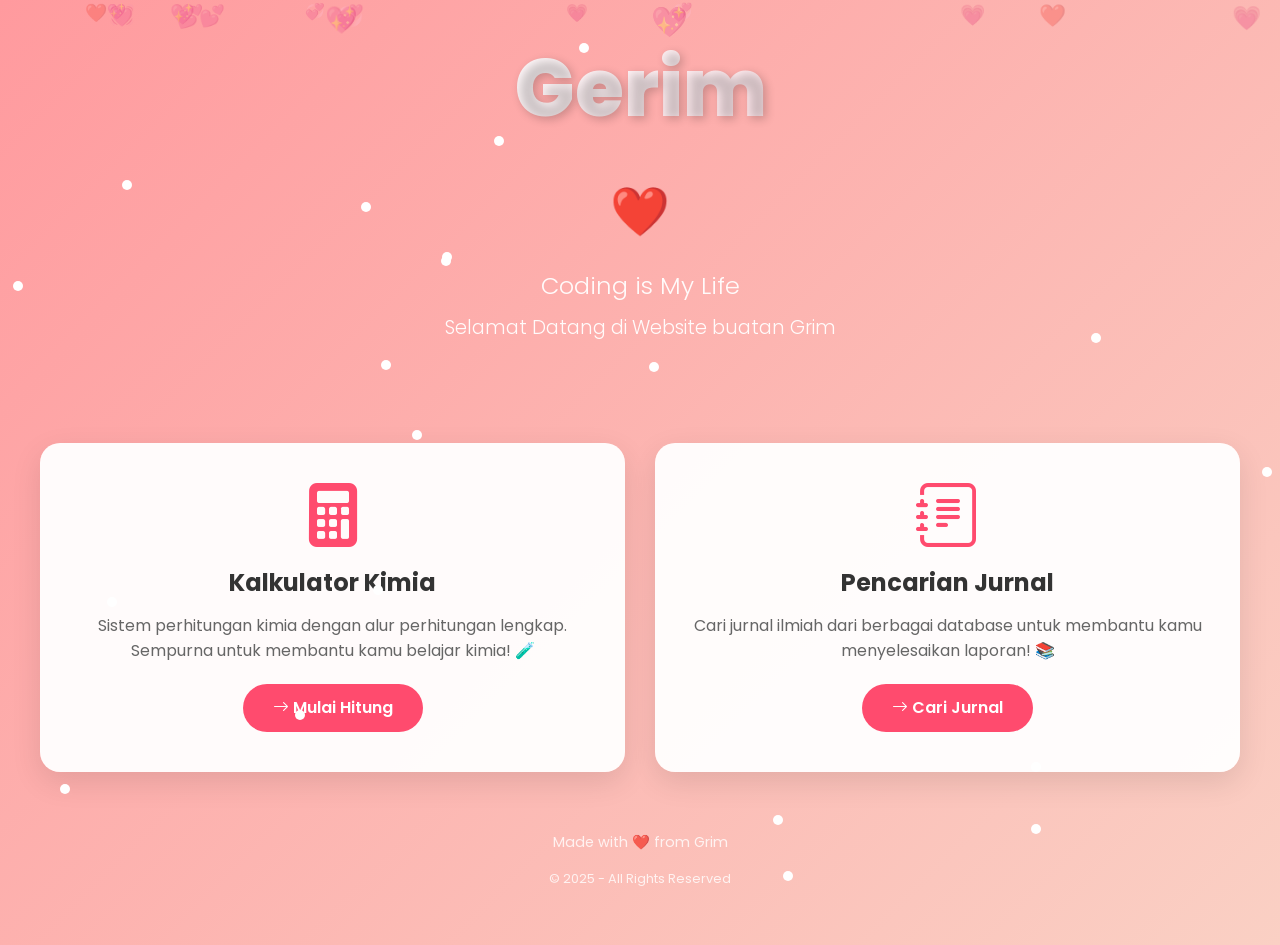
==== commit 8a0650a8: "Menghapus Leaa dari Kenangan, Eaa" ====
--- a/index.html
+++ b/index.html
@@ -3,7 +3,7 @@
 <head>
     <meta charset="UTF-8">
     <meta name="viewport" content="width=device-width, initial-scale=1.0">
-    <title>Leaa - My Sweetheart</title>
+    <title>Gerim Kimia</title>
     <link rel="icon" href="icon.png">
     <link href="https://cdn.jsdelivr.net/npm/bootstrap@5.3.0/dist/css/bootstrap.min.css" rel="stylesheet">
     <link rel="stylesheet" href="https://cdn.jsdelivr.net/npm/bootstrap-icons@1.11.0/font/bootstrap-icons.css">
@@ -17,10 +17,10 @@
     <div class="main-container">
         <!-- Hero Section -->
         <div class="hero-section">
-            <h1 class="name-title">LEAA</h1>
+            <h1 class="name-title">Gerim</h1>
             <div class="heart-icon">❤️</div>
-            <p class="subtitle">My Sweetheart</p>
-            <p class="subtitle" style="font-size: 1.2rem; margin-top: 10px;">Selamat Datang di Website Khusus untuk Kamu</p>
+            <p class="subtitle">Coding is My Life</p>
+            <p class="subtitle" style="font-size: 1.2rem; margin-top: 10px;">Selamat Datang di Website buatan Grim</p>
         </div>
 
         <!-- Feature Cards -->
@@ -47,7 +47,7 @@
                     </a>
             </div>
 
-            <div class="feature-card" onclick="window.location.href='Tools/aileaa.html'">
+            <!-- <div class="feature-card" onclick="window.location.href='Tools/aileaa.html'">
                 <i class="bi bi-robot feature-card-icon"></i>
                     <h3 class="feature-card-title">AI Leaa</h3>
                     <p class="feature-card-description">
@@ -56,12 +56,12 @@
                     <a href="Tools/aileaa.html" class="feature-card-btn">
                         <i class="bi bi-arrow-right"></i> Mulai Chat
                     </a>
-            </div>
+            </div> -->
         </div>
 
         <!-- Footer -->
         <div class="footer">
-            <p>Made with ❤️ for Leaa</p>
+            <p>Made with ❤️ from Grim</p>
             <p style="margin-top: 5px; font-size: 0.8rem;">© 2025 - All Rights Reserved</p>
         </div>
     </div>
